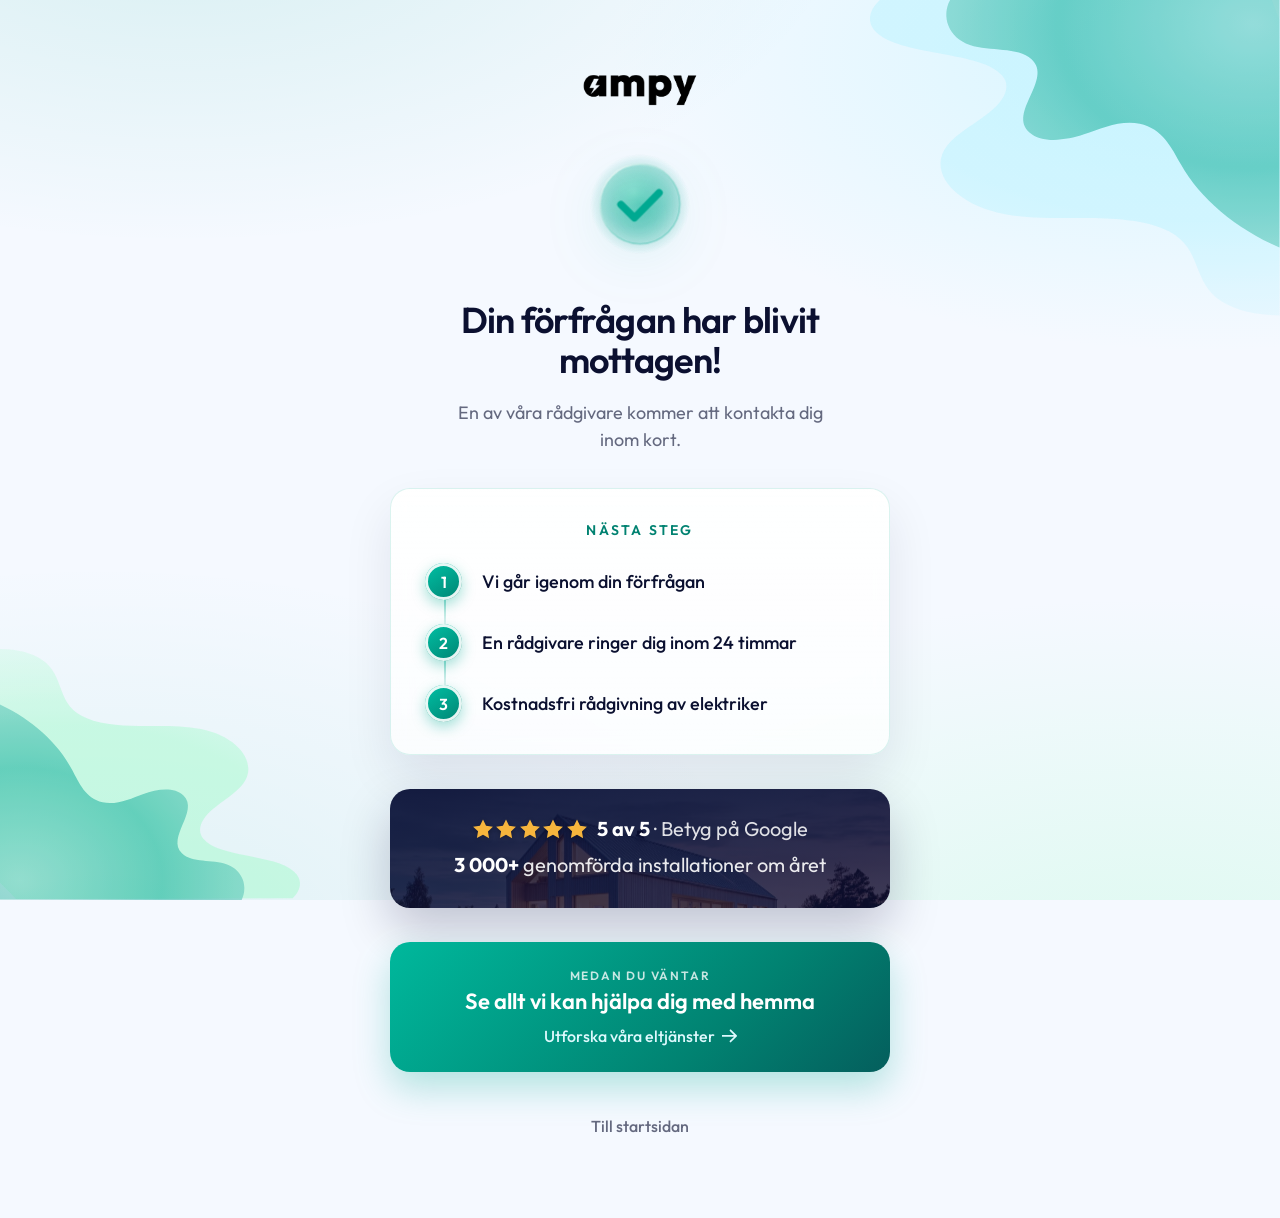
==== v1/index.html @ 37ebbe31 "v1 polish: owner feedback + premium spacing/UX pass Chosen direction = v1 (Ljus & varm). Applied own" ====
<!DOCTYPE html>
<html lang="sv">
<head>
  <meta charset="UTF-8">
  <meta name="viewport" content="width=device-width, initial-scale=1.0">
  <title>Tack för din förfrågan — Ampy</title>
  <meta name="robots" content="noindex">
  <link rel="preconnect" href="https://fonts.googleapis.com">
  <link rel="preconnect" href="https://fonts.gstatic.com" crossorigin>
  <link href="https://fonts.googleapis.com/css2?family=Outfit:wght@400;500;600;700&display=swap" rel="stylesheet">
  <link rel="stylesheet" href="../shared/tokens.css">
  <link rel="stylesheet" href="styles.css">
</head>
<body>
  <!-- decorative aurora corner art (recolored to teal/aurora) -->
  <img class="aurora aurora--top" src="assets/aurora-top.svg" alt="" aria-hidden="true">
  <img class="aurora aurora--bottom" src="assets/aurora-bottom.svg" alt="" aria-hidden="true">

  <main class="page">
    <div class="stack">

      <img class="logo" src="../shared/assets/Ampy-logo.png" alt="Ampy" width="701" height="201">

      <!-- living teal check: glassy disc + halo pulse + tick draw -->
      <div class="check" aria-hidden="true">
        <span class="check__halo"></span>
        <span class="check__halo check__halo--2"></span>
        <svg class="check__svg" width="120" height="120" viewBox="0 0 120 120" fill="none" xmlns="http://www.w3.org/2000/svg">
          <circle class="check__disc" cx="60" cy="60" r="46" fill="url(#glass)"/>
          <circle class="check__rim" cx="60" cy="60" r="46" fill="none" stroke="url(#rim)" stroke-width="2"/>
          <path class="check__tick" d="M82 47 L53.5 76 L38 60.5" fill="none" stroke="#00A991" stroke-width="8.5" stroke-linecap="round" stroke-linejoin="round"/>
          <defs>
            <radialGradient id="glass" cx="0.42" cy="0.35" r="0.75">
              <stop offset="0" stop-color="#7fe8cf" stop-opacity="0.42"/>
              <stop offset="0.6" stop-color="#00a991" stop-opacity="0.22"/>
              <stop offset="1" stop-color="#00a991" stop-opacity="0.10"/>
            </radialGradient>
            <linearGradient id="rim" x1="18" y1="16" x2="104" y2="108" gradientUnits="userSpaceOnUse">
              <stop offset="0" stop-color="#ffffff" stop-opacity="0.9"/>
              <stop offset="1" stop-color="#00a991" stop-opacity="0.25"/>
            </linearGradient>
          </defs>
        </svg>
      </div>

      <header class="hero">
        <h1 class="hero__title">Din förfrågan har blivit mottagen!</h1>
        <p class="hero__sub">En av våra rådgivare kommer att kontakta dig inom kort.</p>
      </header>

      <!-- signature block: expectation ladder -->
      <section class="ladder" aria-labelledby="ladder-title">
        <p class="ladder__eyebrow" id="ladder-title">Nästa steg</p>
        <ol class="ladder__list">
          <li class="step" style="--i:0">
            <span class="step__node" aria-hidden="true"><span>1</span></span>
            <span class="step__text">Vi går igenom din förfrågan</span>
          </li>
          <li class="step" style="--i:1">
            <span class="step__node" aria-hidden="true"><span>2</span></span>
            <span class="step__text">En rådgivare ringer dig inom 24 timmar</span>
          </li>
          <li class="step" style="--i:2">
            <span class="step__node" aria-hidden="true"><span>3</span></span>
            <span class="step__text">Kostnadsfri rådgivning av elektriker</span>
          </li>
        </ol>
      </section>

      <!-- trust card — 1:1 with the owner reference (dark, gold stars, centred) -->
      <section class="proof" aria-label="Omdöme och erfarenhet">
        <div class="proof__inner">
          <p class="proof__rating">
            <span class="stars" role="img" aria-label="5 av 5 i betyg på Google">
              <svg viewBox="0 0 24 24" aria-hidden="true"><path d="M12 .587l3.668 7.431 8.2 1.192-5.934 5.784 1.401 8.166L12 18.896l-7.335 3.864 1.401-8.166L.132 9.21l8.2-1.192z"/></svg>
              <svg viewBox="0 0 24 24" aria-hidden="true"><path d="M12 .587l3.668 7.431 8.2 1.192-5.934 5.784 1.401 8.166L12 18.896l-7.335 3.864 1.401-8.166L.132 9.21l8.2-1.192z"/></svg>
              <svg viewBox="0 0 24 24" aria-hidden="true"><path d="M12 .587l3.668 7.431 8.2 1.192-5.934 5.784 1.401 8.166L12 18.896l-7.335 3.864 1.401-8.166L.132 9.21l8.2-1.192z"/></svg>
              <svg viewBox="0 0 24 24" aria-hidden="true"><path d="M12 .587l3.668 7.431 8.2 1.192-5.934 5.784 1.401 8.166L12 18.896l-7.335 3.864 1.401-8.166L.132 9.21l8.2-1.192z"/></svg>
              <svg viewBox="0 0 24 24" aria-hidden="true"><path d="M12 .587l3.668 7.431 8.2 1.192-5.934 5.784 1.401 8.166L12 18.896l-7.335 3.864 1.401-8.166L.132 9.21l8.2-1.192z"/></svg>
            </span>
            <span class="proof__ratingtext"><strong>5 av 5</strong> · Betyg på Google</span>
          </p>
          <p class="proof__count"><strong>3&nbsp;000+</strong> genomförda installationer om året</p>
        </div>
      </section>

      <!-- while you wait — centred -->
      <a class="wait" href="https://ampy.se/elservice">
        <span class="wait__eyebrow">Medan du väntar</span>
        <span class="wait__line">Se allt vi kan hjälpa dig med hemma</span>
        <span class="wait__link">Utforska våra eltjänster
          <svg class="wait__arrow" viewBox="0 0 17 15" aria-hidden="true"><path d="M16.7071 8.07112C17.0976 7.68059 17.0976 7.04743 16.7071 6.65691L10.3431 0.292945C9.95262 -0.0975793 9.31946 -0.0975792 8.92893 0.292945C8.53841 0.683469 8.53841 1.31663 8.92893 1.70716L14.5858 7.36401L8.92893 13.0209C8.53841 13.4114 8.53841 14.0446 8.92893 14.4351C9.31946 14.8256 9.95262 14.8256 10.3431 14.4351L16.7071 8.07112ZM0 7.36401L8.74228e-08 8.36401L16 8.36401L16 7.36401L16 6.36401L-8.74228e-08 6.36401L0 7.36401Z"/></svg>
        </span>
      </a>

      <a class="ghost" href="https://ampy.se/">Till startsidan</a>

    </div>
  </main>
</body>
</html>
---- shared/tokens.css ----
/* Ampy design tokens — verbatim from ampy.se global-variables.min.css (real ap* scale). */
:root{--space-xs:clamp(0.90rem, calc(0.90rem + 0.0022 * (100vw - 380px)), 1.10rem);--space-s:clamp(1.30rem, calc(1.30rem + 0.0033 * (100vw - 380px)), 1.60rem);--space-m:clamp(2.00rem, calc(2.00rem + 0.0044 * (100vw - 380px)), 2.40rem);--space-l:clamp(3.00rem, calc(3.00rem + 0.0067 * (100vw - 380px)), 3.60rem);--space-xl:clamp(4.50rem, calc(4.50rem + 0.0100 * (100vw - 380px)), 5.40rem);--space-xxl:clamp(6.80rem, calc(6.80rem + 0.0144 * (100vw - 380px)), 8.10rem);--space-section:clamp(10.00rem, calc(10.00rem + 0.0222 * (100vw - 380px)), 12.00rem);--logo-width:clamp(12.00rem, calc(12.00rem + 0.0889 * (100vw - 380px)), 20.00rem);--h1:clamp(5.00rem, calc(5.00rem + 0.0133 * (100vw - 380px)), 6.20rem);--h2:clamp(3.70rem, calc(3.70rem + 0.0111 * (100vw - 380px)), 4.70rem);--h3:clamp(2.80rem, calc(2.80rem + 0.0078 * (100vw - 380px)), 3.50rem);--h4:clamp(2.10rem, calc(2.10rem + 0.0056 * (100vw - 380px)), 2.60rem);--h5:clamp(1.60rem, calc(1.60rem + 0.0044 * (100vw - 380px)), 2.00rem);--h6:clamp(1.20rem, calc(1.20rem + 0.0033 * (100vw - 380px)), 1.50rem);--grid-gap:var(--space-xl) var(--space-l);--grid-gap-s:var(--space-l) var(--space-m);--card-gap:var(--space-m);--content-gap:calc(var(--space-m) * 1.5);--container-gap:var(--space-xxl);--padding-section:var(--space-section) var(--space-m);--offset:80px;--text-line-height:calc(10px + 2ex);--heading-line-height:calc(7px + 2ex);--text-font-weight:400;--heading-font-weight:600;--text-color:var(--base);--heading-color:var(--base-ultra-dark);--radius:16px;--radius-inside:calc(var(--radius) * 0.5);--radius-outside:calc(var(--radius) * 1.4);--radius-btn:.3em;--radius-pill:9999px;--radius-circle:50%;--radius-s:12px;--radius-m:16px;--radius-l:24px;--radius-xl:36px;--border-color:var(--base-light);--container-width:1280px;--container-min-width:380px;--max-width:980px;--max-width-m:840px;--max-width-s:640px;--min-height:340px;--min-height-section:540px;--grid-1:repeat(1, minmax(0, 1fr));--grid-2:repeat(2, minmax(0, 1fr));--grid-3:repeat(3, minmax(0, 1fr));--grid-4:repeat(4, minmax(0, 1fr));--grid-5:repeat(5, minmax(0, 1fr));--grid-6:repeat(6, minmax(0, 1fr));--grid-7:repeat(7, minmax(0, 1fr));--grid-8:repeat(8, minmax(0, 1fr));--grid-9:repeat(9, minmax(0, 1fr));--grid-10:repeat(10, minmax(0, 1fr));--grid-11:repeat(11, minmax(0, 1fr));--grid-12:repeat(12, minmax(0, 1fr));--grid-1-2:minmax(0, 1fr) minmax(0, 2fr);--grid-1-3:minmax(0, 1fr) minmax(0, 3fr);--grid-1-4:minmax(0, 1fr) minmax(0, 4fr);--grid-2-1:minmax(0, 2fr) minmax(0, 1fr);--grid-2-3:minmax(0, 2fr) minmax(0, 3fr);--grid-2-4:minmax(0, 2fr) minmax(0, 4fr);--grid-3-1:minmax(0, 3fr) minmax(0, 1fr);--grid-3-2:minmax(0, 3fr) minmax(0, 2fr);--grid-3-4:minmax(0, 3fr) minmax(0, 4fr);--grid-4-1:minmax(0, 4fr) minmax(0, 1fr);--grid-4-2:minmax(0, 4fr) minmax(0, 2fr);--grid-4-3:minmax(0, 4fr) minmax(0, 3fr);--min-viewport:360;--max-viewport:1600;--base-font:10;--clamp-unit:1vw;--apmidnight-blue:#090b32;--apteal-core:#00a991;--apemerald-flow:#39c281;--apseafoam-mint:#5cc5b6;--apneon-mint:#55ff9a;--apsublime-green:#a0fbc9;--apmint-surge:#9de1ec;--apcrystal-blue:#b6f2ff;--apaqua-frost:#ddf9fd;--appure-white:#ffffff;--apsky-mist:#f5f9ff;--apmilk-white:#f5f5f5;--apmilk-white-5:rgba(245,245,245,0.05);--apmilk-white-10:rgba(245,245,245,0.1);--apmilk-white-20:rgba(245,245,245,0.2);--apmilk-white-30:rgba(245,245,245,0.3);--apmilk-white-40:rgba(245,245,245,0.4);--apmilk-white-50:rgba(245,245,245,0.5);--apmilk-white-60:rgba(245,245,245,0.6);--apmilk-white-70:rgba(245,245,245,0.7);--apmilk-white-80:rgba(245,245,245,0.8);--apmilk-white-90:rgba(245,245,245,0.9);--apgray-white:rgb(217,217,217);--apcharcoal-gray:rgb(51,51,51);--apdarkest-black:rgb(30,30,30);--apdarkest-black-5:rgba(30,30,30,0.05);--apdarkest-black-10:rgba(30,30,30,0.1);--apdarkest-black-20:rgba(30,30,30,0.2);--apdarkest-black-30:rgba(30,30,30,0.3);--apdarkest-black-40:rgba(30,30,30,0.4);--apdarkest-black-50:rgba(30,30,30,0.5);--apdarkest-black-60:rgba(30,30,30,0.6);--apdarkest-black-70:rgba(30,30,30,0.7);--apdarkest-black-80:rgba(30,30,30,0.8);--apdarkest-black-90:rgba(30,30,30,0.9);--apdeepest-blue:rgb(14,15,21);--appure-black:rgb(0,0,0);--appure-black-5:rgba(0,0,0,0.05);--appure-black-10:rgba(0,0,0,0.1);--appure-black-20:rgba(0,0,0,0.2);--appure-black-30:rgba(0,0,0,0.3);--appure-black-40:rgba(0,0,0,0.4);--appure-black-50:rgba(0,0,0,0.5);--appure-black-60:rgba(0,0,0,0.6);--appure-black-70:rgba(0,0,0,0.7);--appure-black-80:rgba(0,0,0,0.8);--appure-black-90:rgba(0,0,0,0.9);--apmin-screen-width:320px;--apmax-screen-width:1280px;--apmidnight-blue:rgb(9,11,50);--apteal-core:rgb(0,169,145);--apemerald-flow:rgb(57,194,129);--apseafoam-mint:rgb(92,197,182);--apneon-mint:rgb(85,255,154);--apsublime-green:rgb(160,251,201);--apmint-surge:rgb(157,225,236);--apcrystal-blue:rgb(182,242,255);--apaqua-frost:rgb(221,249,253);--appure-white:rgb(255,255,255);--apsky-mist:rgb(245,249,255);--apmilk-white:rgb(245,245,245);--apmilk-white-5:rgba(245,245,245,0.05);--apmilk-white-10:rgba(245,245,245,0.1);--apmilk-white-20:rgba(245,245,245,0.2);--apmilk-white-30:rgba(245,245,245,0.3);--apmilk-white-40:rgba(245,245,245,0.4);--apmilk-white-50:rgba(245,245,245,0.5);--apmilk-white-60:rgba(245,245,245,0.6);--apmilk-white-70:rgba(245,245,245,0.7);--apmilk-white-80:rgba(245,245,245,0.8);--apmilk-white-90:rgba(245,245,245,0.9);--apgray-white:rgb(217,217,217);--apcharcoal-gray:rgb(51,51,51);--apdarkest-black:rgb(30,30,30);--apdarkest-black-5:rgba(30,30,30,0.05);--apdarkest-black-10:rgba(30,30,30,0.1);--apdarkest-black-20:rgba(30,30,30,0.2);--apdarkest-black-30:rgba(30,30,30,0.3);--apdarkest-black-40:rgba(30,30,30,0.4);--apdarkest-black-50:rgba(30,30,30,0.5);--apdarkest-black-60:rgba(30,30,30,0.6);--apdarkest-black-70:rgba(30,30,30,0.7);--apdarkest-black-80:rgba(30,30,30,0.8);--apdarkest-black-90:rgba(30,30,30,0.9);--apdeepest-blue:rgb(14,15,21);--appure-black:rgb(0,0,0);--appure-black-5:rgba(0,0,0,0.05);--appure-black-10:rgba(0,0,0,0.1);--appure-black-20:rgba(0,0,0,0.2);--appure-black-30:rgba(0,0,0,0.3);--appure-black-40:rgba(0,0,0,0.4);--appure-black-50:rgba(0,0,0,0.5);--appure-black-60:rgba(0,0,0,0.6);--appure-black-70:rgba(0,0,0,0.7);--appure-black-80:rgba(0,0,0,0.8);--appure-black-90:rgba(0,0,0,0.9);--apspace-4xs:clamp(0.52rem,calc(-0.03vw + 0.53rem),0.49rem);--apspace-3xs:clamp(0.66rem,calc(0.05vw + 0.64rem),0.7rem);--apspace-2xs:clamp(0.82rem,calc(0.18vw + 0.76rem),0.99rem);--apspace-xs:clamp(1.02rem,calc(0.39vw + 0.9rem),1.4rem);--apspace-s:clamp(1.28rem,calc(0.73vw + 1.05rem),1.98rem);--apspace-m:clamp(1.6rem,calc(1.25vw + 1.2rem),2.8rem);--apspace-l:clamp(2rem,calc(2.04vw + 1.35rem),3.96rem);--apspace-xl:clamp(2.5rem,calc(3.23vw + 1.47rem),5.6rem);--apspace-2xl:clamp(3.13rem,calc(4.99vw + 1.53rem),7.92rem);--apspace-3xl:clamp(3.91rem,calc(7.59vw + 1.48rem),11.19rem);--apspace-4xl:clamp(4.88rem,calc(11.4vw + 1.23rem),15.83rem);--aptext-xs:clamp(1rem,calc(0.21vw + 0.93rem),1.2rem);--aptext-s:clamp(1.2rem,calc(0.21vw + 1.13rem),1.4rem);--aptext-sm:clamp(1.4rem,calc(0.21vw + 1.33rem),1.6rem);--aptext-m:clamp(1.6rem,calc(0.21vw + 1.53rem),1.8rem);--aptext-mm:clamp(1.8rem,calc(0.21vw + 1.73rem),2rem);--aptext-ml:clamp(2rem,calc(0.21vw + 1.93rem),2.2rem);--aptext-l:clamp(2.2rem,calc(0.21vw + 2.13rem),2.4rem);--aptext-lm:clamp(2.2rem,calc(0.63vw + 2rem),2.8rem);--aptext-xl:clamp(2.4rem,calc(0.83vw + 2.13rem),3.2rem);--aptext-2xl:clamp(2.6rem,calc(1.04vw + 2.27rem),3.6rem);--aptext-2-5xl:clamp(2.8rem,calc(1.25vw + 2.4rem),4rem);--aptext-3xl:clamp(3rem,calc(1.88vw + 2.4rem),4.8rem);--aptext-3-5xl:clamp(3.2rem,calc(2.08vw + 2.53rem),5.2rem);--aptext-4xl:clamp(3.4rem,calc(2.71vw + 2.53rem),6rem);--aptext-5xl:clamp(4rem,calc(3.75vw + 2.8rem),7.6rem);--aphero-title-size:var(--aptext-4xl);--appost-title-size:var(--aptext-2xl);--apnav-link-size:var(--aptext-s);--apheader-space:var(--apspace-s);--apbtn-space:var(--apspace-xs) var(--apspace-s);--apcard-space:var(--apspace-s);--apfooter-space:var(--apspace-s) var(--apspace-m);--apcolumns-1:repeat(1,minmax(0,1fr));--apcolumns-2:repeat(2,minmax(0,1fr));--apcolumns-3:repeat(3,minmax(0,1fr));--apcolumns-4:repeat(4,minmax(0,1fr));--apcolumns-5:repeat(5,minmax(0,1fr));--apcolumns-6:repeat(6,minmax(0,1fr));--apcolumns-7:repeat(7,minmax(0,1fr));--apcolumns-8:repeat(8,minmax(0,1fr));--apradius-xs:clamp(0.4rem,calc(0vw + 0.4rem),0.4rem);--apradius-s:clamp(0.6rem,calc(0.21vw + 0.53rem),0.8rem);--apradius-m:clamp(1rem,calc(0.21vw + 0.93rem),1.2rem);--apradius-l:clamp(1.6rem,calc(0.42vw + 1.47rem),2rem);--apradius-xl:clamp(2.4rem,calc(0.83vw + 2.13rem),3.2rem);--apradius-full:999rem;--apshadow-xs:0 1px 2px var(--shadow-primary);--apshadow-s:0 1.5px 3px var(--shadow-primary);--apshadow-m:0 2px 6px var(--shadow-primary);--apshadow-l:0 3px 12px var(--shadow-primary);--apshadow-xl:0 6px 48px var(--shadow-primary)}
---- v1/styles.css ----
/* =========================================================================
   Ampy tack-sida — Direction v1 "Ljus & varm" (light aurora)  ·  v2
   Premium spacing/type pass. Sky-mist + soft teal-aurora. Accents = TEAL.
   Palette bound to ../shared/tokens.css.
   ========================================================================= */

:root{
  --shadow-primary: rgba(9,11,50,.10);
  --ink: #0b1030;                    /* headings ink on light */
  --ink-soft: rgba(11,16,48,.62);    /* secondary text, AA on sky-mist */
  --ink-faint: rgba(11,16,48,.46);
  --teal: #00a991;
  --teal-deep: #018271;              /* AA teal text on light */
  --gold: #f6b53d;
  --ease: cubic-bezier(.16,.84,.44,1);
  --ease-soft: cubic-bezier(.33,1,.68,1);
}

*,*::before,*::after{ box-sizing:border-box; }
html{ font-size:62.5%; }             /* 1rem = 10px — ap* rem tokens */

body{
  margin:0;
  min-height:100vh;
  min-height:100dvh;
  font-family:"Outfit", system-ui, -apple-system, "Segoe UI", sans-serif;
  color:var(--ink);
  background:
    radial-gradient(115% 85% at 14% -12%, rgba(0,169,145,.13) 0%, rgba(0,169,145,0) 46%),
    radial-gradient(105% 75% at 94% 6%,  rgba(182,242,255,.5) 0%, rgba(182,242,255,0) 44%),
    radial-gradient(120% 95% at 90% 112%, rgba(160,251,201,.3) 0%, rgba(160,251,201,0) 48%),
    radial-gradient(115% 90% at 8% 104%, rgba(0,169,145,.09) 0%, rgba(0,169,145,0) 46%),
    var(--apsky-mist);
  background-attachment:fixed;
  -webkit-font-smoothing:antialiased;
  text-rendering:optimizeLegibility;
}

/* ---- decorative aurora corner art -------------------------------------- */
.aurora{ position:fixed; z-index:0; pointer-events:none; user-select:none; opacity:.85; }
.aurora--top{ top:0; right:0; width:clamp(22rem, 32vw, 42rem); height:auto; }
.aurora--bottom{ bottom:0; left:0; width:clamp(16rem, 24vw, 30rem); height:auto; }

/* ---- layout ------------------------------------------------------------- */
.page{
  position:relative; z-index:1;
  min-height:100vh; min-height:100dvh;
  display:flex; align-items:center; justify-content:center;
  padding:clamp(4rem,6vw,7.2rem) var(--apspace-l);
}
.stack{
  width:100%;
  max-width:50rem;
  display:flex; flex-direction:column; align-items:center;
  text-align:center;
  gap:clamp(2.4rem,3.4vw,3.4rem);
}

.logo{
  width:auto;
  height:clamp(3rem,3.6vw,3.6rem);
}

/* ---- living teal check -------------------------------------------------- */
.check{
  position:relative;
  width:clamp(8.4rem,11vw,10.4rem);
  height:clamp(8.4rem,11vw,10.4rem);
  display:grid; place-items:center;
  margin:clamp(.4rem,1vw,1rem) 0;
}
.check__svg{ position:relative; z-index:2; width:100%; height:100%; overflow:visible;
  filter:drop-shadow(0 1.4rem 2.8rem rgba(0,169,145,.28)); }
/* soft breathing halo rings behind the disc */
.check__halo{
  position:absolute; inset:0; z-index:1; border-radius:50%;
  background:radial-gradient(circle, rgba(0,169,145,.34) 0%, rgba(0,169,145,0) 68%);
  animation:halo 3.6s var(--ease-soft) infinite;
}
.check__halo--2{ animation-delay:1.8s; }
.check__disc{ transform-origin:center; animation:disc-in 620ms var(--ease) both; }
.check__rim{ transform-origin:center; animation:disc-in 620ms var(--ease) 40ms both; }
.check__tick{
  stroke-dasharray:96; stroke-dashoffset:96;
  animation:tick 520ms var(--ease) 340ms both;
}
@keyframes disc-in{ 0%{ transform:scale(.6); opacity:0; } 62%{ transform:scale(1.05); } 100%{ transform:scale(1); opacity:1; } }
@keyframes tick{ to{ stroke-dashoffset:0; } }
@keyframes halo{ 0%{ transform:scale(.72); opacity:0; } 32%{ opacity:.9; } 100%{ transform:scale(1.5); opacity:0; } }

/* ---- hero --------------------------------------------------------------- */
.hero{ display:flex; flex-direction:column; gap:var(--apspace-s); }
.hero__title{
  margin:0;
  font-size:var(--aptext-2xl);      /* smaller per owner — was 4xl */
  line-height:1.12;
  font-weight:600;
  letter-spacing:-.02em;
  color:var(--ink);
}
.hero__sub{
  margin:0 auto;
  max-width:38rem;
  font-size:var(--aptext-m);
  line-height:1.5;
  font-weight:400;
  color:var(--ink-soft);
}

/* ---- signature block: expectation ladder (clean timeline) --------------- */
.ladder{
  width:100%;
  background:linear-gradient(180deg, rgba(255,255,255,.92), rgba(255,255,255,.72));
  border:1px solid rgba(0,169,145,.14);
  border-radius:var(--apradius-l);
  box-shadow:0 2.2rem 5rem rgba(9,11,50,.09);
  backdrop-filter:blur(10px); -webkit-backdrop-filter:blur(10px);
  padding:clamp(2.4rem,3.4vw,3.2rem) clamp(2.4rem,3.4vw,3.4rem);
}
.ladder__eyebrow{
  margin:0 0 clamp(1.8rem,2.6vw,2.4rem);
  font-size:var(--aptext-s);
  font-weight:600;
  text-transform:uppercase;
  letter-spacing:.16em;
  color:var(--teal-deep);
  text-align:center;
}
.ladder__list{
  list-style:none; margin:0; padding:0;
  display:flex; flex-direction:column;
  gap:clamp(1.8rem,2.6vw,2.4rem);
  text-align:left;
}
.step{
  position:relative;
  display:flex; align-items:center;
  gap:var(--apspace-s);
  animation:step-in 500ms var(--ease) both;
  animation-delay:calc(560ms + var(--i) * 130ms);
}
/* continuous hairline connector behind the nodes */
.step:not(:last-child)::after{
  content:""; position:absolute;
  left:1.85rem; top:3.7rem;
  width:2px; height:calc(100% + clamp(1.8rem,2.6vw,2.4rem) - 3.7rem);
  background:linear-gradient(180deg, rgba(0,169,145,.42), rgba(0,169,145,.12));
}
.step__node{
  position:relative; z-index:1;
  flex:0 0 auto;
  width:3.7rem; height:3.7rem;
  border-radius:50%;
  display:grid; place-items:center;
  background:linear-gradient(145deg, #00c2a6 0%, #018271 100%);
  box-shadow:0 .5rem 1.4rem rgba(0,169,145,.36), inset 0 0 0 3px rgba(255,255,255,.9);
}
.step__node span{
  font-size:var(--aptext-sm); font-weight:600; color:#fff; line-height:1;
}
.step__text{
  font-size:var(--aptext-m);
  line-height:1.35; font-weight:500; color:var(--ink);
}

@keyframes step-in{ from{ opacity:0; transform:translateY(.8rem); } to{ opacity:1; transform:none; } }

/* ---- proof card — 1:1 with owner ref (dark, gold, centred) -------------- */
.proof{
  width:100%;
  border-radius:var(--apradius-l);
  overflow:hidden;
  box-shadow:0 2.2rem 5rem rgba(9,11,50,.22);
}
.proof__inner{
  position:relative;
  display:flex; flex-direction:column; align-items:center;
  gap:clamp(1rem,1.6vw,1.4rem);
  padding:clamp(2.2rem,3.2vw,3rem) var(--apspace-l);
  text-align:center;
  color:#fff;
  background:
    linear-gradient(180deg, rgba(9,11,50,.86) 0%, rgba(9,11,50,.76) 100%),
    url("../shared/assets/Modernt-hus-ampy-fixat-efter-stromavbrott.webp");
  background-size:cover;
  background-position:center 58%;
}
.proof__rating{
  margin:0;
  display:flex; align-items:center; justify-content:center;
  flex-wrap:wrap; gap:.4rem 1rem;
}
.stars{ display:inline-flex; gap:.35rem; }
.stars svg{ width:2rem; height:2rem; fill:var(--gold);
  filter:drop-shadow(0 1px 2px rgba(0,0,0,.3)); }
.proof__ratingtext{
  font-size:var(--aptext-mm); font-weight:400; color:rgba(255,255,255,.86); line-height:1;
}
.proof__ratingtext strong{ font-weight:700; color:#fff; }
.proof__count{
  margin:0;
  font-size:var(--aptext-mm); font-weight:400; color:rgba(255,255,255,.9); line-height:1.25;
  text-wrap:balance;
}
.proof__count strong{ font-weight:700; color:#fff; }

/* ---- while you wait — centred ------------------------------------------ */
.wait{
  width:100%;
  display:flex; flex-direction:column; align-items:center;
  gap:.5rem;
  text-decoration:none; text-align:center;
  padding:clamp(2rem,3vw,2.6rem) var(--apspace-l);
  border-radius:var(--apradius-l);
  color:#fff;
  background:linear-gradient(135deg, #00b89c 0%, #018271 66%, #0b1030 175%);
  box-shadow:0 1.6rem 3.6rem rgba(0,169,145,.28);
  transition:transform .2s var(--ease), box-shadow .2s var(--ease);
}
.wait:hover{ transform:translateY(-2px); box-shadow:0 2.2rem 4.6rem rgba(0,169,145,.36); }
.wait__eyebrow{
  font-size:var(--aptext-xs); font-weight:600;
  text-transform:uppercase; letter-spacing:.15em; color:rgba(255,255,255,.78);
}
.wait__line{
  font-size:var(--aptext-ml); font-weight:600; line-height:1.25; color:#fff;
}
.wait__link{
  display:inline-flex; align-items:center; gap:.7rem;
  margin-top:.5rem;
  font-size:var(--aptext-sm); font-weight:500; color:var(--apaqua-frost);
}
.wait__arrow{ width:1.5rem; height:1.4rem; fill:currentColor; transition:transform .2s var(--ease); }
.wait:hover .wait__arrow{ transform:translateX(4px); }

/* ---- ghost back-to-home ------------------------------------------------- */
.ghost{
  font-size:var(--aptext-sm); font-weight:500; color:var(--ink-soft);
  text-decoration:none;
  padding:var(--apspace-2xs) var(--apspace-s);
  border-radius:var(--apradius-full);
  transition:color .18s ease, background .18s ease;
}
.ghost:hover{ color:var(--teal-deep); background:rgba(0,169,145,.08); }

/* ---- focus-visible ------------------------------------------------------ */
a:focus-visible{ outline:3px solid var(--teal); outline-offset:3px; border-radius:var(--apradius-m); }

/* ---- mobile ------------------------------------------------------------- */
@media (max-width:520px){
  .page{ padding:clamp(3.2rem,8vw,4.8rem) var(--apspace-m); }
  .stack{ max-width:40rem; gap:2.4rem; }
  .hero__title{ font-size:var(--aptext-xl); }
  .aurora--top{ width:50vw; opacity:.8; }
  .aurora--bottom{ width:42vw; opacity:.75; }
  .ladder{ padding:2.4rem 2rem; }
  .proof__count{ font-size:var(--aptext-m); }
}

/* ---- reduced motion ----------------------------------------------------- */
@media (prefers-reduced-motion: reduce){
  .check__disc,.check__rim,.check__tick,.step,.check__halo{ animation:none !important; }
  .check__tick{ stroke-dashoffset:0; }
  .check__halo{ opacity:.5; transform:scale(1.1); }
  .step{ opacity:1; transform:none; }
  .wait,.wait__arrow,.ghost{ transition:none; }
}
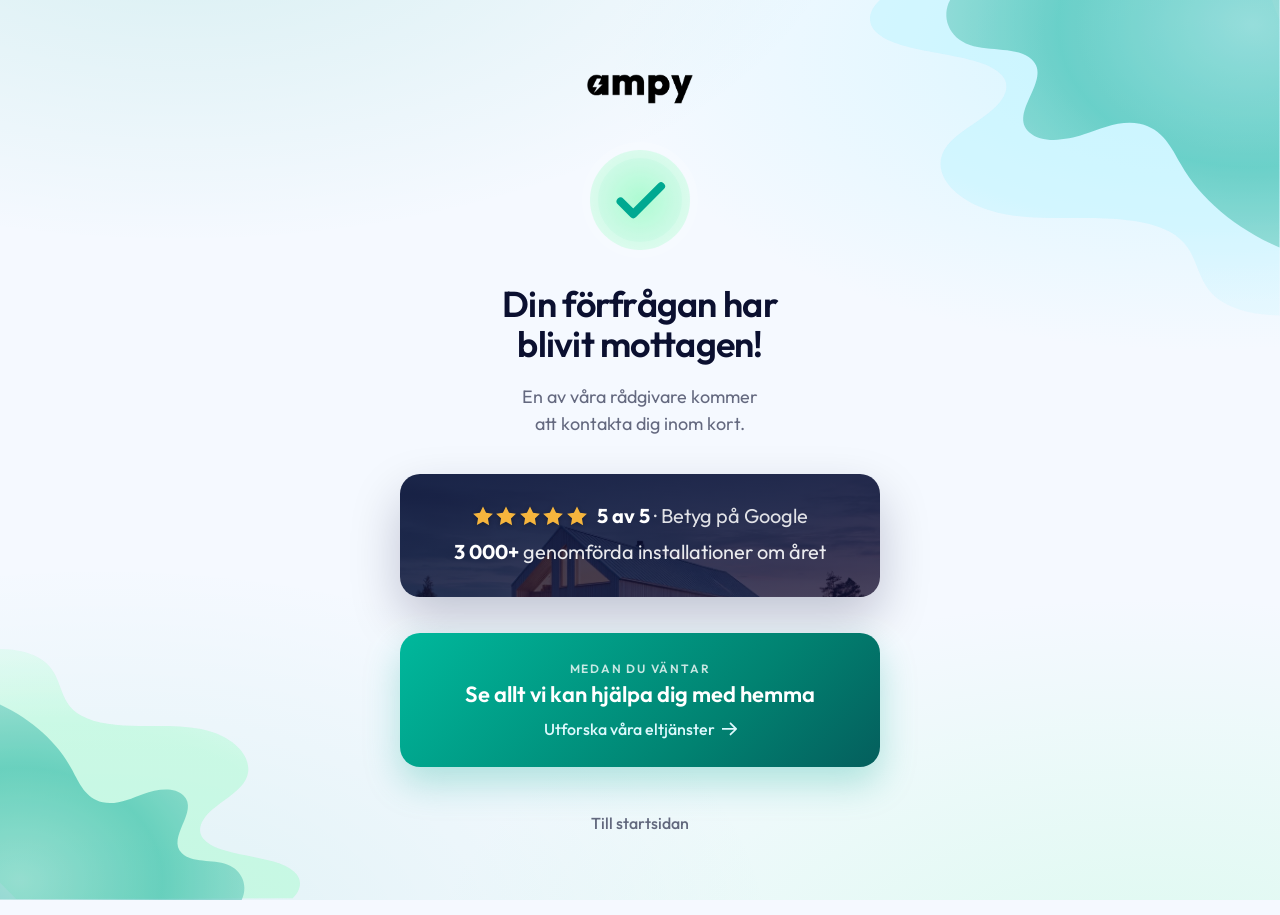
==== commit 03b5ace6: "v1: remove 'Nästa steg' ladder, restore Ampy's own check, full UX polish Per owner: dropped the expe" ====
--- a/v1/index.html
+++ b/v1/index.html
@@ -21,51 +21,21 @@
 
       <img class="logo" src="../shared/assets/Ampy-logo.png" alt="Ampy" width="701" height="201">
 
-      <!-- living teal check: glassy disc + halo pulse + tick draw -->
-      <div class="check" aria-hidden="true">
-        <span class="check__halo"></span>
-        <span class="check__halo check__halo--2"></span>
-        <svg class="check__svg" width="120" height="120" viewBox="0 0 120 120" fill="none" xmlns="http://www.w3.org/2000/svg">
-          <circle class="check__disc" cx="60" cy="60" r="46" fill="url(#glass)"/>
-          <circle class="check__rim" cx="60" cy="60" r="46" fill="none" stroke="url(#rim)" stroke-width="2"/>
-          <path class="check__tick" d="M82 47 L53.5 76 L38 60.5" fill="none" stroke="#00A991" stroke-width="8.5" stroke-linecap="round" stroke-linejoin="round"/>
-          <defs>
-            <radialGradient id="glass" cx="0.42" cy="0.35" r="0.75">
-              <stop offset="0" stop-color="#7fe8cf" stop-opacity="0.42"/>
-              <stop offset="0.6" stop-color="#00a991" stop-opacity="0.22"/>
-              <stop offset="1" stop-color="#00a991" stop-opacity="0.10"/>
-            </radialGradient>
-            <linearGradient id="rim" x1="18" y1="16" x2="104" y2="108" gradientUnits="userSpaceOnUse">
-              <stop offset="0" stop-color="#ffffff" stop-opacity="0.9"/>
-              <stop offset="1" stop-color="#00a991" stop-opacity="0.25"/>
-            </linearGradient>
-          </defs>
-        </svg>
+      <div class="intro">
+        <!-- the current Ampy check (pale-mint disc + teal tick), animated: tick draws in -->
+        <div class="check" aria-hidden="true">
+          <span class="check__halo"></span>
+          <svg class="check__svg" width="120" height="120" viewBox="0 0 174 174" fill="none" xmlns="http://www.w3.org/2000/svg">
+            <rect class="check__disc" x="12" y="12" width="150" height="150" rx="75" fill="#55FF9A" fill-opacity="0.2" stroke="#ffffff" stroke-opacity="0.18" stroke-width="24"/>
+            <path class="check__tick" d="M118.582 66.3379L76.862 108.207L57.8984 89.1754" stroke="#00A991" stroke-width="12" stroke-linecap="round" stroke-linejoin="round"/>
+          </svg>
+        </div>
+
+        <header class="hero">
+          <h1 class="hero__title">Din förfrågan har blivit mottagen!</h1>
+          <p class="hero__sub">En av våra rådgivare kommer att kontakta dig inom kort.</p>
+        </header>
       </div>
-
-      <header class="hero">
-        <h1 class="hero__title">Din förfrågan har blivit mottagen!</h1>
-        <p class="hero__sub">En av våra rådgivare kommer att kontakta dig inom kort.</p>
-      </header>
-
-      <!-- signature block: expectation ladder -->
-      <section class="ladder" aria-labelledby="ladder-title">
-        <p class="ladder__eyebrow" id="ladder-title">Nästa steg</p>
-        <ol class="ladder__list">
-          <li class="step" style="--i:0">
-            <span class="step__node" aria-hidden="true"><span>1</span></span>
-            <span class="step__text">Vi går igenom din förfrågan</span>
-          </li>
-          <li class="step" style="--i:1">
-            <span class="step__node" aria-hidden="true"><span>2</span></span>
-            <span class="step__text">En rådgivare ringer dig inom 24 timmar</span>
-          </li>
-          <li class="step" style="--i:2">
-            <span class="step__node" aria-hidden="true"><span>3</span></span>
-            <span class="step__text">Kostnadsfri rådgivning av elektriker</span>
-          </li>
-        </ol>
-      </section>
 
       <!-- trust card — 1:1 with the owner reference (dark, gold stars, centred) -->
       <section class="proof" aria-label="Omdöme och erfarenhet">
--- a/v1/styles.css
+++ b/v1/styles.css
@@ -1,28 +1,27 @@
 /* =========================================================================
-   Ampy tack-sida — Direction v1 "Ljus & varm" (light aurora)  ·  v2
-   Premium spacing/type pass. Sky-mist + soft teal-aurora. Accents = TEAL.
+   Ampy tack-sida — Direction v1 "Ljus & varm" (light aurora)  ·  v3
+   Ladder removed. Original Ampy check restored (pale-mint disc + teal tick),
+   tastefully animated. Full spacing/UX polish for the shorter composition.
    Palette bound to ../shared/tokens.css.
    ========================================================================= */
 
 :root{
   --shadow-primary: rgba(9,11,50,.10);
-  --ink: #0b1030;                    /* headings ink on light */
-  --ink-soft: rgba(11,16,48,.62);    /* secondary text, AA on sky-mist */
-  --ink-faint: rgba(11,16,48,.46);
+  --ink: #0b1030;
+  --ink-soft: rgba(11,16,48,.62);
   --teal: #00a991;
-  --teal-deep: #018271;              /* AA teal text on light */
+  --teal-deep: #018271;
   --gold: #f6b53d;
   --ease: cubic-bezier(.16,.84,.44,1);
   --ease-soft: cubic-bezier(.33,1,.68,1);
 }
 
 *,*::before,*::after{ box-sizing:border-box; }
-html{ font-size:62.5%; }             /* 1rem = 10px — ap* rem tokens */
+html{ font-size:62.5%; }
 
 body{
   margin:0;
-  min-height:100vh;
-  min-height:100dvh;
+  min-height:100vh; min-height:100dvh;
   font-family:"Outfit", system-ui, -apple-system, "Segoe UI", sans-serif;
   color:var(--ink);
   background:
@@ -37,7 +36,7 @@
 }
 
 /* ---- decorative aurora corner art -------------------------------------- */
-.aurora{ position:fixed; z-index:0; pointer-events:none; user-select:none; opacity:.85; }
+.aurora{ position:fixed; z-index:0; pointer-events:none; user-select:none; opacity:.82; }
 .aurora--top{ top:0; right:0; width:clamp(22rem, 32vw, 42rem); height:auto; }
 .aurora--bottom{ bottom:0; left:0; width:clamp(16rem, 24vw, 30rem); height:auto; }
 
@@ -50,53 +49,53 @@
 }
 .stack{
   width:100%;
-  max-width:50rem;
+  max-width:48rem;
   display:flex; flex-direction:column; align-items:center;
   text-align:center;
-  gap:clamp(2.4rem,3.4vw,3.4rem);
-}
-
-.logo{
-  width:auto;
-  height:clamp(3rem,3.6vw,3.6rem);
-}
-
-/* ---- living teal check -------------------------------------------------- */
+  gap:clamp(2.8rem,3.6vw,3.6rem);
+}
+
+.logo{ width:auto; height:clamp(2.8rem,3.4vw,3.4rem); }
+
+/* confirmation group — logo/check/heading read as one calm unit ---------- */
+.intro{
+  display:flex; flex-direction:column; align-items:center;
+  gap:clamp(1.8rem,2.6vw,2.6rem);
+}
+
+/* ---- the current Ampy check, animated ---------------------------------- */
 .check{
   position:relative;
-  width:clamp(8.4rem,11vw,10.4rem);
-  height:clamp(8.4rem,11vw,10.4rem);
+  width:clamp(9.6rem,12vw,11.6rem);
+  height:clamp(9.6rem,12vw,11.6rem);
   display:grid; place-items:center;
-  margin:clamp(.4rem,1vw,1rem) 0;
-}
-.check__svg{ position:relative; z-index:2; width:100%; height:100%; overflow:visible;
-  filter:drop-shadow(0 1.4rem 2.8rem rgba(0,169,145,.28)); }
-/* soft breathing halo rings behind the disc */
+}
+.check__svg{ position:relative; z-index:2; width:100%; height:100%; overflow:visible; }
+/* soft mint breathing halo behind the disc — subtle life, not a light show */
 .check__halo{
-  position:absolute; inset:0; z-index:1; border-radius:50%;
-  background:radial-gradient(circle, rgba(0,169,145,.34) 0%, rgba(0,169,145,0) 68%);
-  animation:halo 3.6s var(--ease-soft) infinite;
-}
-.check__halo--2{ animation-delay:1.8s; }
-.check__disc{ transform-origin:center; animation:disc-in 620ms var(--ease) both; }
-.check__rim{ transform-origin:center; animation:disc-in 620ms var(--ease) 40ms both; }
+  position:absolute; inset:6%; z-index:1; border-radius:50%;
+  background:radial-gradient(circle, rgba(85,255,154,.30) 0%, rgba(85,255,154,0) 72%);
+  animation:halo 4s var(--ease-soft) infinite;
+}
+.check__disc{ transform-origin:center; animation:disc-in 640ms var(--ease) both; }
 .check__tick{
-  stroke-dasharray:96; stroke-dashoffset:96;
-  animation:tick 520ms var(--ease) 340ms both;
-}
-@keyframes disc-in{ 0%{ transform:scale(.6); opacity:0; } 62%{ transform:scale(1.05); } 100%{ transform:scale(1); opacity:1; } }
+  stroke-dasharray:120; stroke-dashoffset:120;
+  animation:tick 560ms var(--ease) 300ms both;
+}
+@keyframes disc-in{ 0%{ transform:scale(.62); opacity:0; } 62%{ transform:scale(1.05); } 100%{ transform:scale(1); opacity:1; } }
 @keyframes tick{ to{ stroke-dashoffset:0; } }
-@keyframes halo{ 0%{ transform:scale(.72); opacity:0; } 32%{ opacity:.9; } 100%{ transform:scale(1.5); opacity:0; } }
+@keyframes halo{ 0%{ transform:scale(.8); opacity:0; } 34%{ opacity:.85; } 100%{ transform:scale(1.4); opacity:0; } }
 
 /* ---- hero --------------------------------------------------------------- */
 .hero{ display:flex; flex-direction:column; gap:var(--apspace-s); }
 .hero__title{
   margin:0;
-  font-size:var(--aptext-2xl);      /* smaller per owner — was 4xl */
+  font-size:var(--aptext-2xl);
   line-height:1.12;
   font-weight:600;
   letter-spacing:-.02em;
   color:var(--ink);
+  text-wrap:balance;
 }
 .hero__sub{
   margin:0 auto;
@@ -105,65 +104,8 @@
   line-height:1.5;
   font-weight:400;
   color:var(--ink-soft);
-}
-
-/* ---- signature block: expectation ladder (clean timeline) --------------- */
-.ladder{
-  width:100%;
-  background:linear-gradient(180deg, rgba(255,255,255,.92), rgba(255,255,255,.72));
-  border:1px solid rgba(0,169,145,.14);
-  border-radius:var(--apradius-l);
-  box-shadow:0 2.2rem 5rem rgba(9,11,50,.09);
-  backdrop-filter:blur(10px); -webkit-backdrop-filter:blur(10px);
-  padding:clamp(2.4rem,3.4vw,3.2rem) clamp(2.4rem,3.4vw,3.4rem);
-}
-.ladder__eyebrow{
-  margin:0 0 clamp(1.8rem,2.6vw,2.4rem);
-  font-size:var(--aptext-s);
-  font-weight:600;
-  text-transform:uppercase;
-  letter-spacing:.16em;
-  color:var(--teal-deep);
-  text-align:center;
-}
-.ladder__list{
-  list-style:none; margin:0; padding:0;
-  display:flex; flex-direction:column;
-  gap:clamp(1.8rem,2.6vw,2.4rem);
-  text-align:left;
-}
-.step{
-  position:relative;
-  display:flex; align-items:center;
-  gap:var(--apspace-s);
-  animation:step-in 500ms var(--ease) both;
-  animation-delay:calc(560ms + var(--i) * 130ms);
-}
-/* continuous hairline connector behind the nodes */
-.step:not(:last-child)::after{
-  content:""; position:absolute;
-  left:1.85rem; top:3.7rem;
-  width:2px; height:calc(100% + clamp(1.8rem,2.6vw,2.4rem) - 3.7rem);
-  background:linear-gradient(180deg, rgba(0,169,145,.42), rgba(0,169,145,.12));
-}
-.step__node{
-  position:relative; z-index:1;
-  flex:0 0 auto;
-  width:3.7rem; height:3.7rem;
-  border-radius:50%;
-  display:grid; place-items:center;
-  background:linear-gradient(145deg, #00c2a6 0%, #018271 100%);
-  box-shadow:0 .5rem 1.4rem rgba(0,169,145,.36), inset 0 0 0 3px rgba(255,255,255,.9);
-}
-.step__node span{
-  font-size:var(--aptext-sm); font-weight:600; color:#fff; line-height:1;
-}
-.step__text{
-  font-size:var(--aptext-m);
-  line-height:1.35; font-weight:500; color:var(--ink);
-}
-
-@keyframes step-in{ from{ opacity:0; transform:translateY(.8rem); } to{ opacity:1; transform:none; } }
+  text-wrap:balance;
+}
 
 /* ---- proof card — 1:1 with owner ref (dark, gold, centred) -------------- */
 .proof{
@@ -176,14 +118,14 @@
   position:relative;
   display:flex; flex-direction:column; align-items:center;
   gap:clamp(1rem,1.6vw,1.4rem);
-  padding:clamp(2.2rem,3.2vw,3rem) var(--apspace-l);
+  padding:clamp(2.4rem,3.4vw,3.2rem) var(--apspace-l);
   text-align:center;
   color:#fff;
   background:
-    linear-gradient(180deg, rgba(9,11,50,.86) 0%, rgba(9,11,50,.76) 100%),
+    linear-gradient(180deg, rgba(9,11,50,.82) 0%, rgba(9,11,50,.72) 100%),
     url("../shared/assets/Modernt-hus-ampy-fixat-efter-stromavbrott.webp");
   background-size:cover;
-  background-position:center 58%;
+  background-position:center 50%;
 }
 .proof__rating{
   margin:0;
@@ -191,11 +133,8 @@
   flex-wrap:wrap; gap:.4rem 1rem;
 }
 .stars{ display:inline-flex; gap:.35rem; }
-.stars svg{ width:2rem; height:2rem; fill:var(--gold);
-  filter:drop-shadow(0 1px 2px rgba(0,0,0,.3)); }
-.proof__ratingtext{
-  font-size:var(--aptext-mm); font-weight:400; color:rgba(255,255,255,.86); line-height:1;
-}
+.stars svg{ width:2rem; height:2rem; fill:var(--gold); filter:drop-shadow(0 1px 2px rgba(0,0,0,.3)); }
+.proof__ratingtext{ font-size:var(--aptext-mm); font-weight:400; color:rgba(255,255,255,.86); line-height:1; }
 .proof__ratingtext strong{ font-weight:700; color:#fff; }
 .proof__count{
   margin:0;
@@ -210,7 +149,7 @@
   display:flex; flex-direction:column; align-items:center;
   gap:.5rem;
   text-decoration:none; text-align:center;
-  padding:clamp(2rem,3vw,2.6rem) var(--apspace-l);
+  padding:clamp(2.2rem,3.2vw,2.8rem) var(--apspace-l);
   border-radius:var(--apradius-l);
   color:#fff;
   background:linear-gradient(135deg, #00b89c 0%, #018271 66%, #0b1030 175%);
@@ -222,9 +161,7 @@
   font-size:var(--aptext-xs); font-weight:600;
   text-transform:uppercase; letter-spacing:.15em; color:rgba(255,255,255,.78);
 }
-.wait__line{
-  font-size:var(--aptext-ml); font-weight:600; line-height:1.25; color:#fff;
-}
+.wait__line{ font-size:var(--aptext-ml); font-weight:600; line-height:1.25; color:#fff; }
 .wait__link{
   display:inline-flex; align-items:center; gap:.7rem;
   margin-top:.5rem;
@@ -248,20 +185,18 @@
 
 /* ---- mobile ------------------------------------------------------------- */
 @media (max-width:520px){
-  .page{ padding:clamp(3.2rem,8vw,4.8rem) var(--apspace-m); }
-  .stack{ max-width:40rem; gap:2.4rem; }
+  .page{ padding:clamp(3.6rem,9vw,5.2rem) var(--apspace-m); }
+  .stack{ max-width:40rem; gap:2.8rem; }
   .hero__title{ font-size:var(--aptext-xl); }
-  .aurora--top{ width:50vw; opacity:.8; }
-  .aurora--bottom{ width:42vw; opacity:.75; }
-  .ladder{ padding:2.4rem 2rem; }
+  .aurora--top{ width:50vw; opacity:.78; }
+  .aurora--bottom{ width:42vw; opacity:.72; }
   .proof__count{ font-size:var(--aptext-m); }
 }
 
 /* ---- reduced motion ----------------------------------------------------- */
 @media (prefers-reduced-motion: reduce){
-  .check__disc,.check__rim,.check__tick,.step,.check__halo{ animation:none !important; }
+  .check__disc,.check__tick,.check__halo{ animation:none !important; }
   .check__tick{ stroke-dashoffset:0; }
   .check__halo{ opacity:.5; transform:scale(1.1); }
-  .step{ opacity:1; transform:none; }
   .wait,.wait__arrow,.ghost{ transition:none; }
 }
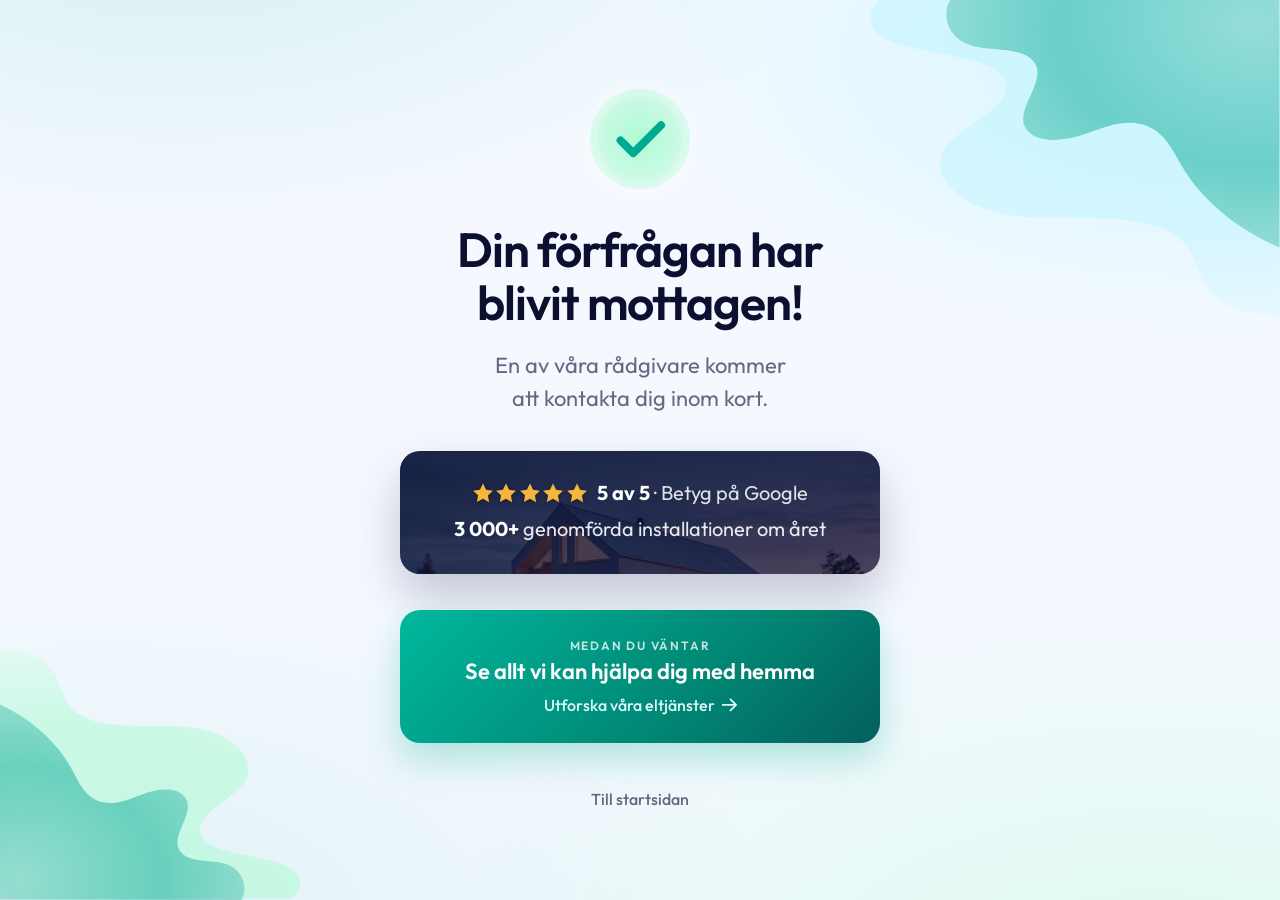
==== commit a298b7f0: "v1: remove logo, widen + enlarge heading/paragraph for balance Per owner: dropped the Ampy logo. Hea" ====
--- a/v1/index.html
+++ b/v1/index.html
@@ -18,8 +18,6 @@
 
   <main class="page">
     <div class="stack">
-
-      <img class="logo" src="../shared/assets/Ampy-logo.png" alt="Ampy" width="701" height="201">
 
       <div class="intro">
         <!-- the current Ampy check (pale-mint disc + teal tick), animated: tick draws in -->
--- a/v1/styles.css
+++ b/v1/styles.css
@@ -87,20 +87,20 @@
 @keyframes halo{ 0%{ transform:scale(.8); opacity:0; } 34%{ opacity:.85; } 100%{ transform:scale(1.4); opacity:0; } }
 
 /* ---- hero --------------------------------------------------------------- */
-.hero{ display:flex; flex-direction:column; gap:var(--apspace-s); }
+.hero{ display:flex; flex-direction:column; gap:var(--apspace-s); width:100%; }
 .hero__title{
   margin:0;
-  font-size:var(--aptext-2xl);
-  line-height:1.12;
+  font-size:var(--aptext-3xl);        /* larger + wider to balance the cards below */
+  line-height:1.1;
   font-weight:600;
-  letter-spacing:-.02em;
+  letter-spacing:-.022em;
   color:var(--ink);
   text-wrap:balance;
 }
 .hero__sub{
   margin:0 auto;
-  max-width:38rem;
-  font-size:var(--aptext-m);
+  max-width:46rem;                     /* wider — was 38rem, now near card width */
+  font-size:var(--aptext-ml);
   line-height:1.5;
   font-weight:400;
   color:var(--ink-soft);
@@ -187,7 +187,8 @@
 @media (max-width:520px){
   .page{ padding:clamp(3.6rem,9vw,5.2rem) var(--apspace-m); }
   .stack{ max-width:40rem; gap:2.8rem; }
-  .hero__title{ font-size:var(--aptext-xl); }
+  .hero__title{ font-size:var(--aptext-2xl); }
+  .hero__sub{ font-size:var(--aptext-mm); }
   .aurora--top{ width:50vw; opacity:.78; }
   .aurora--bottom{ width:42vw; opacity:.72; }
   .proof__count{ font-size:var(--aptext-m); }
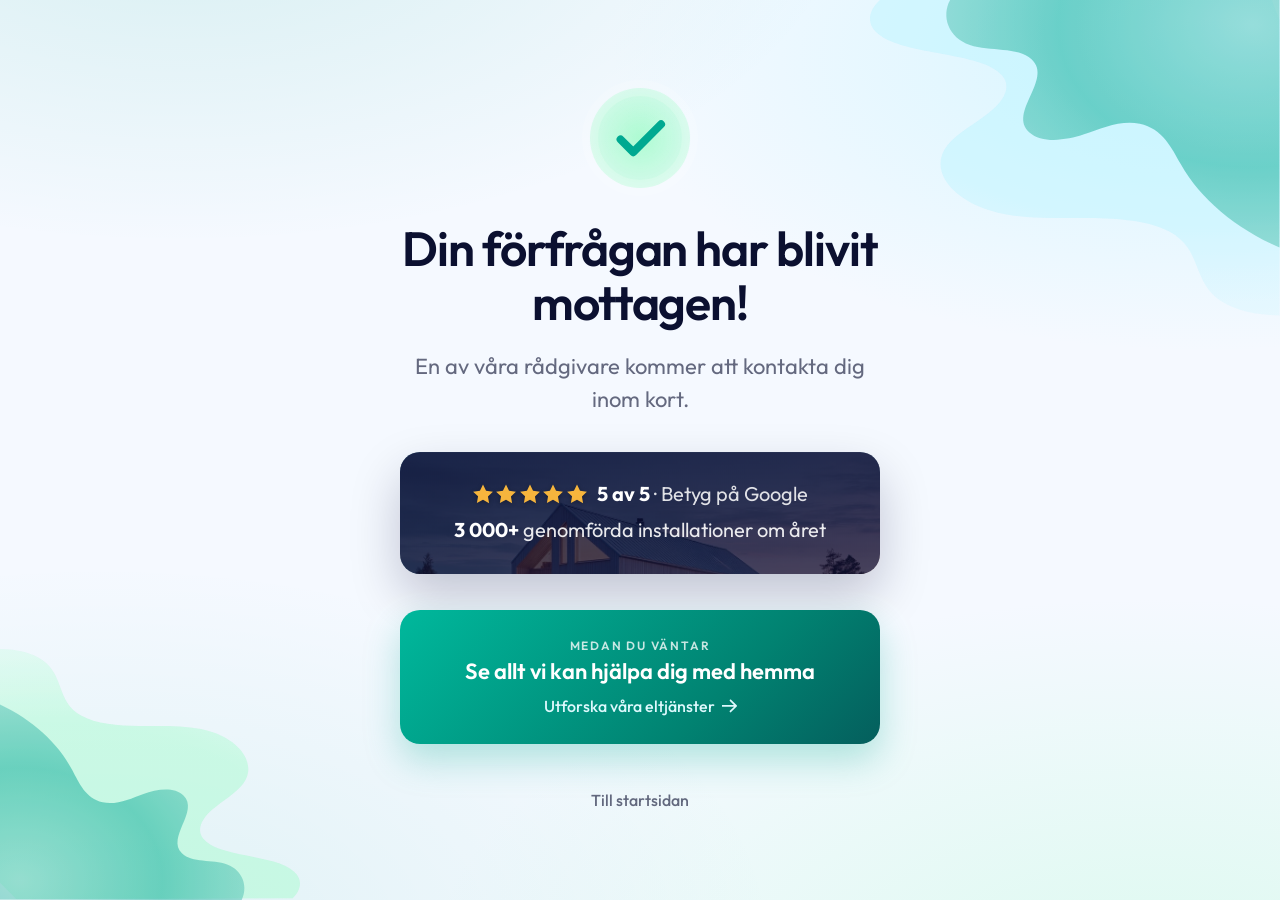
==== commit 168743ae: "v1: exact heading/paragraph line breaks (desktop), clean mobile wrap Per owner: force 'Din förfrågan" ====
--- a/v1/index.html
+++ b/v1/index.html
@@ -30,8 +30,8 @@
         </div>
 
         <header class="hero">
-          <h1 class="hero__title">Din förfrågan har blivit mottagen!</h1>
-          <p class="hero__sub">En av våra rådgivare kommer att kontakta dig inom kort.</p>
+          <h1 class="hero__title">Din förfrågan har blivit <br>mottagen!</h1>
+          <p class="hero__sub">En av våra rådgivare kommer att kontakta dig <br>inom kort.</p>
         </header>
       </div>
 
--- a/v1/styles.css
+++ b/v1/styles.css
@@ -91,20 +91,20 @@
 .hero__title{
   margin:0;
   font-size:var(--aptext-3xl);        /* larger + wider to balance the cards below */
-  line-height:1.1;
+  line-height:1.12;
   font-weight:600;
   letter-spacing:-.022em;
   color:var(--ink);
-  text-wrap:balance;
+  white-space:nowrap;                  /* honour the manual <br>; never re-wrap line 1 */
 }
 .hero__sub{
   margin:0 auto;
-  max-width:46rem;                     /* wider — was 38rem, now near card width */
+  max-width:none;
   font-size:var(--aptext-ml);
   line-height:1.5;
   font-weight:400;
   color:var(--ink-soft);
-  text-wrap:balance;
+  white-space:nowrap;                  /* honour the manual <br> */
 }
 
 /* ---- proof card — 1:1 with owner ref (dark, gold, centred) -------------- */
@@ -187,8 +187,10 @@
 @media (max-width:520px){
   .page{ padding:clamp(3.6rem,9vw,5.2rem) var(--apspace-m); }
   .stack{ max-width:40rem; gap:2.8rem; }
-  .hero__title{ font-size:var(--aptext-2xl); }
-  .hero__sub{ font-size:var(--aptext-mm); }
+  /* mobile: wrap naturally. <br> hidden (space before it is preserved, so no word-join). */
+  .hero__title{ font-size:var(--aptext-2xl); white-space:normal; text-wrap:balance; }
+  .hero__sub{ font-size:var(--aptext-mm); white-space:normal; text-wrap:balance; }
+  .hero__title br, .hero__sub br{ display:none; }
   .aurora--top{ width:50vw; opacity:.78; }
   .aurora--bottom{ width:42vw; opacity:.72; }
   .proof__count{ font-size:var(--aptext-m); }
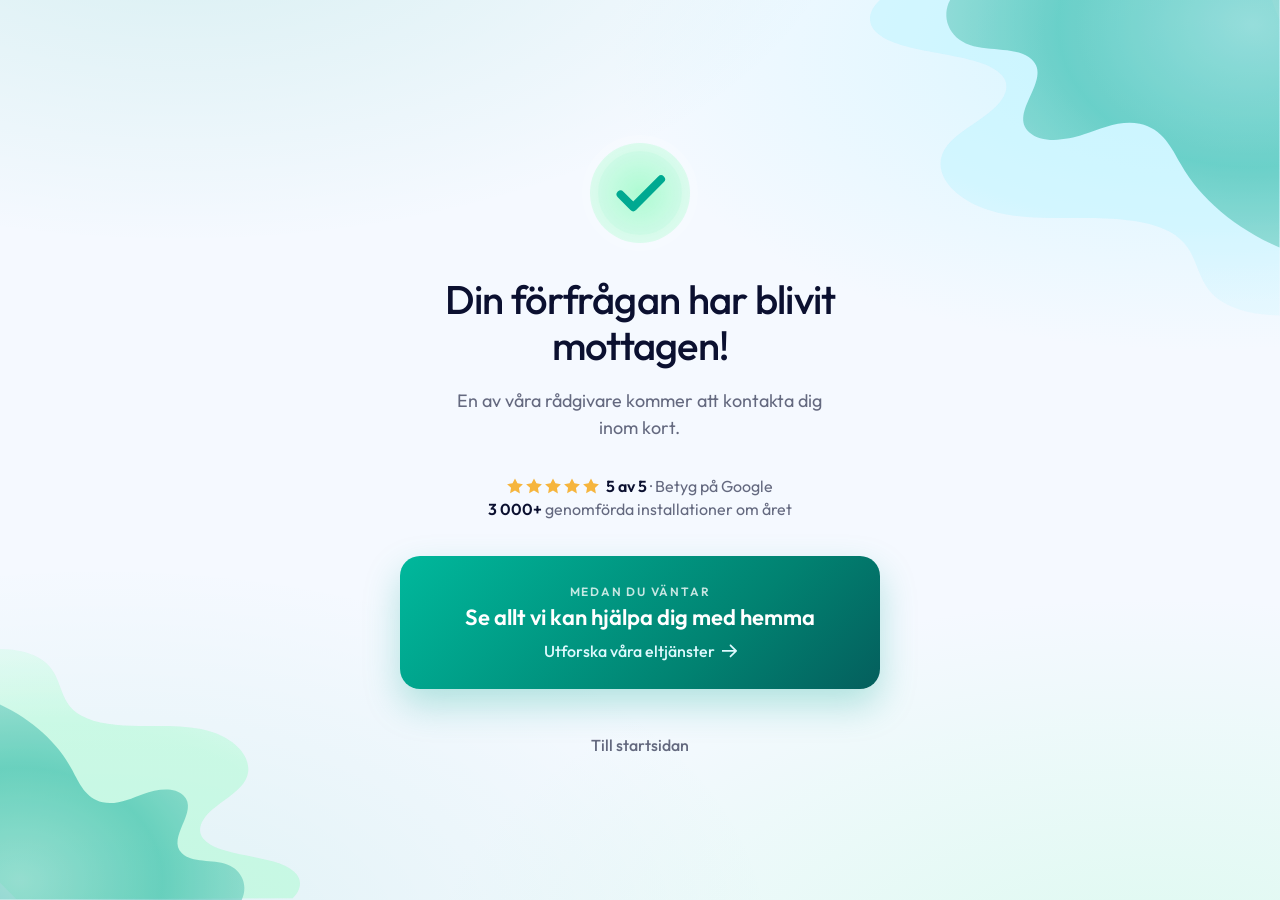
==== commit eb3b0b01: "v1: lighter heading + pull rating out of the dark card into plain text Per owner: heading smaller (2" ====
--- a/v1/index.html
+++ b/v1/index.html
@@ -35,22 +35,20 @@
         </header>
       </div>
 
-      <!-- trust card — 1:1 with the owner reference (dark, gold stars, centred) -->
-      <section class="proof" aria-label="Omdöme och erfarenhet">
-        <div class="proof__inner">
-          <p class="proof__rating">
-            <span class="stars" role="img" aria-label="5 av 5 i betyg på Google">
-              <svg viewBox="0 0 24 24" aria-hidden="true"><path d="M12 .587l3.668 7.431 8.2 1.192-5.934 5.784 1.401 8.166L12 18.896l-7.335 3.864 1.401-8.166L.132 9.21l8.2-1.192z"/></svg>
-              <svg viewBox="0 0 24 24" aria-hidden="true"><path d="M12 .587l3.668 7.431 8.2 1.192-5.934 5.784 1.401 8.166L12 18.896l-7.335 3.864 1.401-8.166L.132 9.21l8.2-1.192z"/></svg>
-              <svg viewBox="0 0 24 24" aria-hidden="true"><path d="M12 .587l3.668 7.431 8.2 1.192-5.934 5.784 1.401 8.166L12 18.896l-7.335 3.864 1.401-8.166L.132 9.21l8.2-1.192z"/></svg>
-              <svg viewBox="0 0 24 24" aria-hidden="true"><path d="M12 .587l3.668 7.431 8.2 1.192-5.934 5.784 1.401 8.166L12 18.896l-7.335 3.864 1.401-8.166L.132 9.21l8.2-1.192z"/></svg>
-              <svg viewBox="0 0 24 24" aria-hidden="true"><path d="M12 .587l3.668 7.431 8.2 1.192-5.934 5.784 1.401 8.166L12 18.896l-7.335 3.864 1.401-8.166L.132 9.21l8.2-1.192z"/></svg>
-            </span>
-            <span class="proof__ratingtext"><strong>5 av 5</strong> · Betyg på Google</span>
-          </p>
-          <p class="proof__count"><strong>3&nbsp;000+</strong> genomförda installationer om året</p>
-        </div>
-      </section>
+      <!-- proof — plain text on the light surface (no container) -->
+      <div class="proof" aria-label="Omdöme och erfarenhet">
+        <p class="proof__rating">
+          <span class="stars" role="img" aria-label="5 av 5 i betyg på Google">
+            <svg viewBox="0 0 24 24" aria-hidden="true"><path d="M12 .587l3.668 7.431 8.2 1.192-5.934 5.784 1.401 8.166L12 18.896l-7.335 3.864 1.401-8.166L.132 9.21l8.2-1.192z"/></svg>
+            <svg viewBox="0 0 24 24" aria-hidden="true"><path d="M12 .587l3.668 7.431 8.2 1.192-5.934 5.784 1.401 8.166L12 18.896l-7.335 3.864 1.401-8.166L.132 9.21l8.2-1.192z"/></svg>
+            <svg viewBox="0 0 24 24" aria-hidden="true"><path d="M12 .587l3.668 7.431 8.2 1.192-5.934 5.784 1.401 8.166L12 18.896l-7.335 3.864 1.401-8.166L.132 9.21l8.2-1.192z"/></svg>
+            <svg viewBox="0 0 24 24" aria-hidden="true"><path d="M12 .587l3.668 7.431 8.2 1.192-5.934 5.784 1.401 8.166L12 18.896l-7.335 3.864 1.401-8.166L.132 9.21l8.2-1.192z"/></svg>
+            <svg viewBox="0 0 24 24" aria-hidden="true"><path d="M12 .587l3.668 7.431 8.2 1.192-5.934 5.784 1.401 8.166L12 18.896l-7.335 3.864 1.401-8.166L.132 9.21l8.2-1.192z"/></svg>
+          </span>
+          <span class="proof__ratingtext"><strong>5 av 5</strong> · Betyg på Google</span>
+        </p>
+        <p class="proof__count"><strong>3&nbsp;000+</strong> genomförda installationer om året</p>
+      </div>
 
       <!-- while you wait — centred -->
       <a class="wait" href="https://ampy.se/elservice">
--- a/v1/styles.css
+++ b/v1/styles.css
@@ -90,58 +90,44 @@
 .hero{ display:flex; flex-direction:column; gap:var(--apspace-s); width:100%; }
 .hero__title{
   margin:0;
-  font-size:var(--aptext-3xl);        /* larger + wider to balance the cards below */
-  line-height:1.12;
-  font-weight:600;
-  letter-spacing:-.022em;
+  font-size:var(--aptext-2-5xl);       /* smaller than before, per owner */
+  line-height:1.14;
+  font-weight:500;                     /* less bold, per owner */
+  letter-spacing:-.018em;
   color:var(--ink);
   white-space:nowrap;                  /* honour the manual <br>; never re-wrap line 1 */
 }
 .hero__sub{
   margin:0 auto;
   max-width:none;
-  font-size:var(--aptext-ml);
+  font-size:var(--aptext-m);
   line-height:1.5;
   font-weight:400;
   color:var(--ink-soft);
   white-space:nowrap;                  /* honour the manual <br> */
 }
 
-/* ---- proof card — 1:1 with owner ref (dark, gold, centred) -------------- */
+/* ---- proof — plain text on the light surface (no container) ------------- */
 .proof{
   width:100%;
-  border-radius:var(--apradius-l);
-  overflow:hidden;
-  box-shadow:0 2.2rem 5rem rgba(9,11,50,.22);
-}
-.proof__inner{
-  position:relative;
   display:flex; flex-direction:column; align-items:center;
-  gap:clamp(1rem,1.6vw,1.4rem);
-  padding:clamp(2.4rem,3.4vw,3.2rem) var(--apspace-l);
-  text-align:center;
-  color:#fff;
-  background:
-    linear-gradient(180deg, rgba(9,11,50,.82) 0%, rgba(9,11,50,.72) 100%),
-    url("../shared/assets/Modernt-hus-ampy-fixat-efter-stromavbrott.webp");
-  background-size:cover;
-  background-position:center 50%;
+  gap:.5rem;
 }
 .proof__rating{
   margin:0;
   display:flex; align-items:center; justify-content:center;
-  flex-wrap:wrap; gap:.4rem 1rem;
+  flex-wrap:wrap; gap:.3rem .7rem;
 }
-.stars{ display:inline-flex; gap:.35rem; }
-.stars svg{ width:2rem; height:2rem; fill:var(--gold); filter:drop-shadow(0 1px 2px rgba(0,0,0,.3)); }
-.proof__ratingtext{ font-size:var(--aptext-mm); font-weight:400; color:rgba(255,255,255,.86); line-height:1; }
-.proof__ratingtext strong{ font-weight:700; color:#fff; }
+.stars{ display:inline-flex; gap:.3rem; }
+.stars svg{ width:1.6rem; height:1.6rem; fill:var(--gold); }
+.proof__ratingtext{ font-size:var(--aptext-sm); font-weight:400; color:var(--ink-soft); line-height:1; }
+.proof__ratingtext strong{ font-weight:600; color:var(--ink); }
 .proof__count{
   margin:0;
-  font-size:var(--aptext-mm); font-weight:400; color:rgba(255,255,255,.9); line-height:1.25;
+  font-size:var(--aptext-sm); font-weight:400; color:var(--ink-soft); line-height:1.3;
   text-wrap:balance;
 }
-.proof__count strong{ font-weight:700; color:#fff; }
+.proof__count strong{ font-weight:600; color:var(--ink); }
 
 /* ---- while you wait — centred ------------------------------------------ */
 .wait{
@@ -188,8 +174,8 @@
   .page{ padding:clamp(3.6rem,9vw,5.2rem) var(--apspace-m); }
   .stack{ max-width:40rem; gap:2.8rem; }
   /* mobile: wrap naturally. <br> hidden (space before it is preserved, so no word-join). */
-  .hero__title{ font-size:var(--aptext-2xl); white-space:normal; text-wrap:balance; }
-  .hero__sub{ font-size:var(--aptext-mm); white-space:normal; text-wrap:balance; }
+  .hero__title{ font-size:var(--aptext-xl); white-space:normal; text-wrap:balance; }
+  .hero__sub{ font-size:var(--aptext-m); white-space:normal; text-wrap:balance; }
   .hero__title br, .hero__sub br{ display:none; }
   .aurora--top{ width:50vw; opacity:.78; }
   .aurora--bottom{ width:42vw; opacity:.72; }
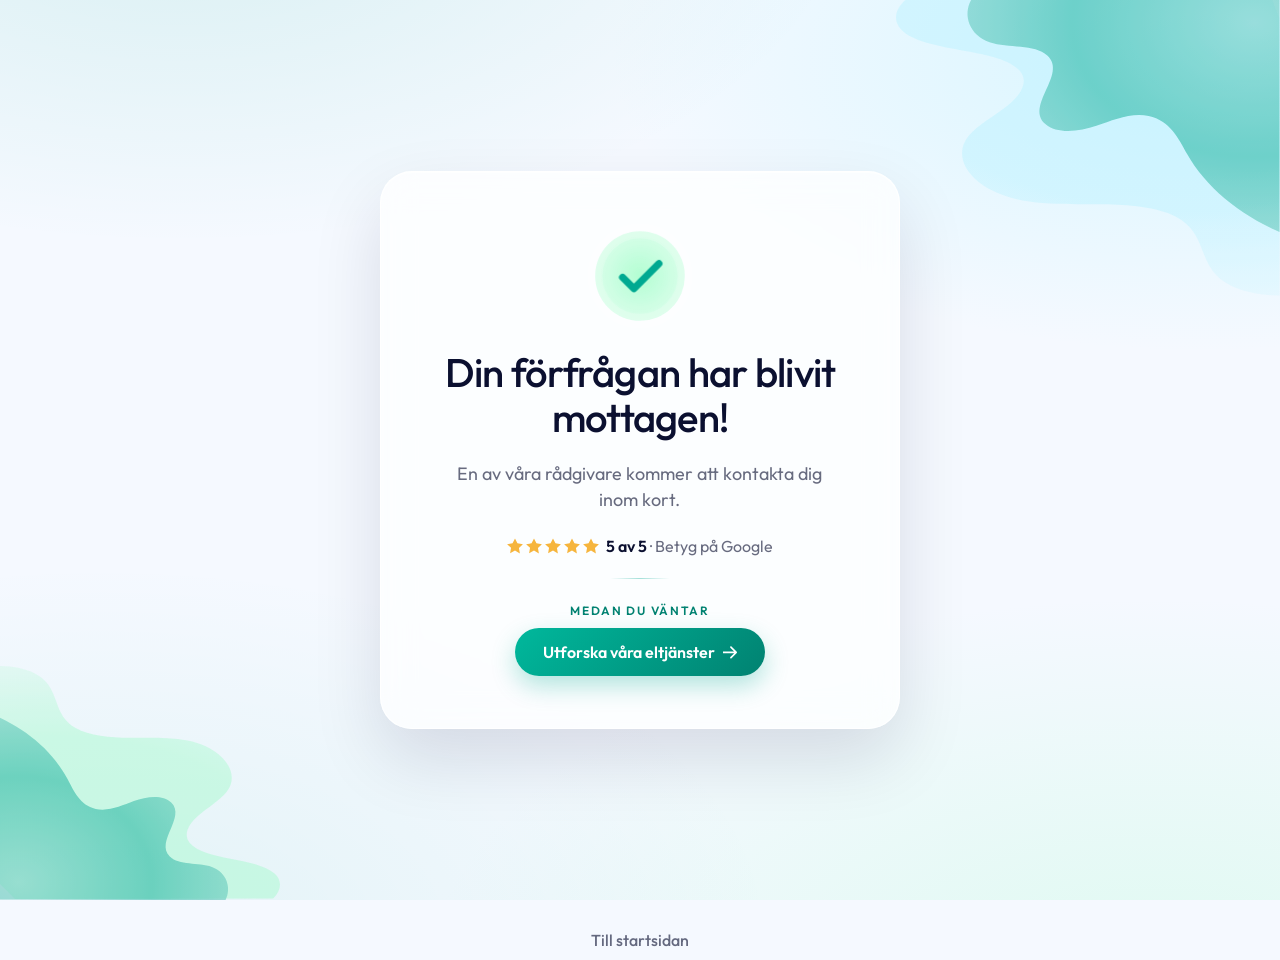
==== commit 5d64c7f5: "v1 FINAL = direction A (Samlat kort), '3 000+' line removed Owner chose A and asked to drop '3 000+ " ====
--- a/v1/index.html
+++ b/v1/index.html
@@ -12,31 +12,26 @@
   <link rel="stylesheet" href="styles.css">
 </head>
 <body>
-  <!-- decorative aurora corner art (recolored to teal/aurora) -->
   <img class="aurora aurora--top" src="assets/aurora-top.svg" alt="" aria-hidden="true">
   <img class="aurora aurora--bottom" src="assets/aurora-bottom.svg" alt="" aria-hidden="true">
 
   <main class="page">
-    <div class="stack">
-
+    <div class="card">
       <div class="intro">
-        <!-- the current Ampy check (pale-mint disc + teal tick), animated: tick draws in -->
         <div class="check" aria-hidden="true">
           <span class="check__halo"></span>
-          <svg class="check__svg" width="120" height="120" viewBox="0 0 174 174" fill="none" xmlns="http://www.w3.org/2000/svg">
+          <svg class="check__svg" width="112" height="112" viewBox="0 0 174 174" fill="none" xmlns="http://www.w3.org/2000/svg">
             <rect class="check__disc" x="12" y="12" width="150" height="150" rx="75" fill="#55FF9A" fill-opacity="0.2" stroke="#ffffff" stroke-opacity="0.18" stroke-width="24"/>
             <path class="check__tick" d="M118.582 66.3379L76.862 108.207L57.8984 89.1754" stroke="#00A991" stroke-width="12" stroke-linecap="round" stroke-linejoin="round"/>
           </svg>
         </div>
-
         <header class="hero">
           <h1 class="hero__title">Din förfrågan har blivit <br>mottagen!</h1>
           <p class="hero__sub">En av våra rådgivare kommer att kontakta dig <br>inom kort.</p>
         </header>
       </div>
 
-      <!-- proof — plain text on the light surface (no container) -->
-      <div class="proof" aria-label="Omdöme och erfarenhet">
+      <div class="proof" aria-label="Omdöme">
         <p class="proof__rating">
           <span class="stars" role="img" aria-label="5 av 5 i betyg på Google">
             <svg viewBox="0 0 24 24" aria-hidden="true"><path d="M12 .587l3.668 7.431 8.2 1.192-5.934 5.784 1.401 8.166L12 18.896l-7.335 3.864 1.401-8.166L.132 9.21l8.2-1.192z"/></svg>
@@ -47,21 +42,19 @@
           </span>
           <span class="proof__ratingtext"><strong>5 av 5</strong> · Betyg på Google</span>
         </p>
-        <p class="proof__count"><strong>3&nbsp;000+</strong> genomförda installationer om året</p>
       </div>
 
-      <!-- while you wait — centred -->
-      <a class="wait" href="https://ampy.se/elservice">
-        <span class="wait__eyebrow">Medan du väntar</span>
-        <span class="wait__line">Se allt vi kan hjälpa dig med hemma</span>
-        <span class="wait__link">Utforska våra eltjänster
-          <svg class="wait__arrow" viewBox="0 0 17 15" aria-hidden="true"><path d="M16.7071 8.07112C17.0976 7.68059 17.0976 7.04743 16.7071 6.65691L10.3431 0.292945C9.95262 -0.0975793 9.31946 -0.0975792 8.92893 0.292945C8.53841 0.683469 8.53841 1.31663 8.92893 1.70716L14.5858 7.36401L8.92893 13.0209C8.53841 13.4114 8.53841 14.0446 8.92893 14.4351C9.31946 14.8256 9.95262 14.8256 10.3431 14.4351L16.7071 8.07112ZM0 7.36401L8.74228e-08 8.36401L16 8.36401L16 7.36401L16 6.36401L-8.74228e-08 6.36401L0 7.36401Z"/></svg>
-        </span>
-      </a>
+      <hr class="divider">
 
-      <a class="ghost" href="https://ampy.se/">Till startsidan</a>
-
+      <div class="cta-wrap">
+        <span class="cta-eyebrow">Medan du väntar</span>
+        <a class="cta" href="https://ampy.se/elservice">Utforska våra eltjänster
+          <svg viewBox="0 0 17 15" aria-hidden="true"><path d="M16.7071 8.07112C17.0976 7.68059 17.0976 7.04743 16.7071 6.65691L10.3431 0.292945C9.95262 -0.0975793 9.31946 -0.0975792 8.92893 0.292945C8.53841 0.683469 8.53841 1.31663 8.92893 1.70716L14.5858 7.36401L8.92893 13.0209C8.53841 13.4114 8.53841 14.0446 8.92893 14.4351C9.31946 14.8256 9.95262 14.8256 10.3431 14.4351L16.7071 8.07112ZM0 7.36401L8.74228e-08 8.36401L16 8.36401L16 7.36401L16 6.36401L-8.74228e-08 6.36401L0 7.36401Z"/></svg>
+        </a>
+      </div>
     </div>
   </main>
+
+  <a class="ghost" href="https://ampy.se/">Till startsidan</a>
 </body>
 </html>
--- a/v1/styles.css
+++ b/v1/styles.css
@@ -1,191 +1,108 @@
 /* =========================================================================
-   Ampy tack-sida — Direction v1 "Ljus & varm" (light aurora)  ·  v3
-   Ladder removed. Original Ampy check restored (pale-mint disc + teal tick),
-   tastefully animated. Full spacing/UX polish for the shorter composition.
-   Palette bound to ../shared/tokens.css.
+   Ampy tack-sida — v1 FINAL (Direction A "Samlat kort")
+   One contained glass card anchors the content; confirmation is the hero,
+   "Medan du väntar" is a proportionate teal button. Tokens from ../shared.
    ========================================================================= */
-
 :root{
   --shadow-primary: rgba(9,11,50,.10);
-  --ink: #0b1030;
-  --ink-soft: rgba(11,16,48,.62);
-  --teal: #00a991;
-  --teal-deep: #018271;
-  --gold: #f6b53d;
-  --ease: cubic-bezier(.16,.84,.44,1);
-  --ease-soft: cubic-bezier(.33,1,.68,1);
+  --ink:#0b1030; --ink-soft:rgba(11,16,48,.62); --ink-faint:rgba(11,16,48,.44);
+  --teal:#00a991; --teal-deep:#018271; --gold:#f6b53d;
+  --ease:cubic-bezier(.16,.84,.44,1); --ease-soft:cubic-bezier(.33,1,.68,1);
 }
-
 *,*::before,*::after{ box-sizing:border-box; }
 html{ font-size:62.5%; }
-
 body{
-  margin:0;
-  min-height:100vh; min-height:100dvh;
-  font-family:"Outfit", system-ui, -apple-system, "Segoe UI", sans-serif;
+  margin:0; min-height:100vh; min-height:100dvh;
+  font-family:"Outfit",system-ui,-apple-system,"Segoe UI",sans-serif;
   color:var(--ink);
   background:
-    radial-gradient(115% 85% at 14% -12%, rgba(0,169,145,.13) 0%, rgba(0,169,145,0) 46%),
-    radial-gradient(105% 75% at 94% 6%,  rgba(182,242,255,.5) 0%, rgba(182,242,255,0) 44%),
-    radial-gradient(120% 95% at 90% 112%, rgba(160,251,201,.3) 0%, rgba(160,251,201,0) 48%),
-    radial-gradient(115% 90% at 8% 104%, rgba(0,169,145,.09) 0%, rgba(0,169,145,0) 46%),
+    radial-gradient(115% 85% at 14% -12%, rgba(0,169,145,.12) 0%, rgba(0,169,145,0) 46%),
+    radial-gradient(105% 75% at 94% 6%,  rgba(182,242,255,.48) 0%, rgba(182,242,255,0) 44%),
+    radial-gradient(120% 95% at 90% 112%, rgba(160,251,201,.28) 0%, rgba(160,251,201,0) 48%),
+    radial-gradient(115% 90% at 8% 104%, rgba(0,169,145,.08) 0%, rgba(0,169,145,0) 46%),
     var(--apsky-mist);
   background-attachment:fixed;
-  -webkit-font-smoothing:antialiased;
-  text-rendering:optimizeLegibility;
+  -webkit-font-smoothing:antialiased; text-rendering:optimizeLegibility;
 }
+.aurora{ position:fixed; z-index:0; pointer-events:none; user-select:none; opacity:.8; }
+.aurora--top{ top:0; right:0; width:clamp(20rem,30vw,40rem); height:auto; }
+.aurora--bottom{ bottom:0; left:0; width:clamp(15rem,22vw,28rem); height:auto; }
 
-/* ---- decorative aurora corner art -------------------------------------- */
-.aurora{ position:fixed; z-index:0; pointer-events:none; user-select:none; opacity:.82; }
-.aurora--top{ top:0; right:0; width:clamp(22rem, 32vw, 42rem); height:auto; }
-.aurora--bottom{ bottom:0; left:0; width:clamp(16rem, 24vw, 30rem); height:auto; }
+.page{ position:relative; z-index:1; min-height:100vh; min-height:100dvh;
+  display:flex; align-items:center; justify-content:center; padding:clamp(2.4rem,4vw,4.8rem) var(--apspace-m); }
 
-/* ---- layout ------------------------------------------------------------- */
-.page{
-  position:relative; z-index:1;
-  min-height:100vh; min-height:100dvh;
-  display:flex; align-items:center; justify-content:center;
-  padding:clamp(4rem,6vw,7.2rem) var(--apspace-l);
+/* one contained card = the anchor */
+.card{
+  position:relative; z-index:1; width:100%; max-width:52rem;
+  display:flex; flex-direction:column; align-items:center; text-align:center;
+  gap:clamp(1.8rem,2.4vw,2.4rem);
+  background:rgba(255,255,255,.72);
+  border:1px solid rgba(255,255,255,.9);
+  border-radius:var(--apradius-xl);
+  box-shadow:0 3rem 7rem rgba(9,11,50,.12), inset 0 1px 0 rgba(255,255,255,.6);
+  backdrop-filter:blur(16px) saturate(1.1); -webkit-backdrop-filter:blur(16px) saturate(1.1);
+  padding:clamp(3.2rem,4.5vw,5.2rem) clamp(2.8rem,4vw,5.6rem);
 }
-.stack{
-  width:100%;
-  max-width:48rem;
-  display:flex; flex-direction:column; align-items:center;
-  text-align:center;
-  gap:clamp(2.8rem,3.6vw,3.6rem);
-}
+.intro{ display:flex; flex-direction:column; align-items:center; gap:clamp(1.6rem,2.2vw,2.2rem); }
 
-.logo{ width:auto; height:clamp(2.8rem,3.4vw,3.4rem); }
-
-/* confirmation group — logo/check/heading read as one calm unit ---------- */
-.intro{
-  display:flex; flex-direction:column; align-items:center;
-  gap:clamp(1.8rem,2.6vw,2.6rem);
-}
-
-/* ---- the current Ampy check, animated ---------------------------------- */
-.check{
-  position:relative;
-  width:clamp(9.6rem,12vw,11.6rem);
-  height:clamp(9.6rem,12vw,11.6rem);
-  display:grid; place-items:center;
-}
+/* the living pale-mint check */
+.check{ position:relative; width:clamp(8.8rem,11vw,10.4rem); height:clamp(8.8rem,11vw,10.4rem); display:grid; place-items:center; }
 .check__svg{ position:relative; z-index:2; width:100%; height:100%; overflow:visible; }
-/* soft mint breathing halo behind the disc — subtle life, not a light show */
-.check__halo{
-  position:absolute; inset:6%; z-index:1; border-radius:50%;
-  background:radial-gradient(circle, rgba(85,255,154,.30) 0%, rgba(85,255,154,0) 72%);
-  animation:halo 4s var(--ease-soft) infinite;
-}
+.check__halo{ position:absolute; inset:6%; z-index:1; border-radius:50%;
+  background:radial-gradient(circle, rgba(85,255,154,.30) 0%, rgba(85,255,154,0) 72%); animation:halo 4s var(--ease-soft) infinite; }
 .check__disc{ transform-origin:center; animation:disc-in 640ms var(--ease) both; }
-.check__tick{
-  stroke-dasharray:120; stroke-dashoffset:120;
-  animation:tick 560ms var(--ease) 300ms both;
-}
+.check__tick{ stroke-dasharray:120; stroke-dashoffset:120; animation:tick 560ms var(--ease) 300ms both; }
 @keyframes disc-in{ 0%{ transform:scale(.62); opacity:0; } 62%{ transform:scale(1.05); } 100%{ transform:scale(1); opacity:1; } }
 @keyframes tick{ to{ stroke-dashoffset:0; } }
-@keyframes halo{ 0%{ transform:scale(.8); opacity:0; } 34%{ opacity:.85; } 100%{ transform:scale(1.4); opacity:0; } }
+@keyframes halo{ 0%{ transform:scale(.8); opacity:0; } 34%{ opacity:.8; } 100%{ transform:scale(1.4); opacity:0; } }
 
-/* ---- hero --------------------------------------------------------------- */
-.hero{ display:flex; flex-direction:column; gap:var(--apspace-s); width:100%; }
-.hero__title{
-  margin:0;
-  font-size:var(--aptext-2-5xl);       /* smaller than before, per owner */
-  line-height:1.14;
-  font-weight:500;                     /* less bold, per owner */
-  letter-spacing:-.018em;
-  color:var(--ink);
-  white-space:nowrap;                  /* honour the manual <br>; never re-wrap line 1 */
-}
-.hero__sub{
-  margin:0 auto;
-  max-width:none;
-  font-size:var(--aptext-m);
-  line-height:1.5;
-  font-weight:400;
-  color:var(--ink-soft);
-  white-space:nowrap;                  /* honour the manual <br> */
-}
+/* hero */
+.hero{ display:flex; flex-direction:column; gap:var(--apspace-s); }
+.hero__title{ margin:0; font-size:var(--aptext-2-5xl); line-height:1.14; font-weight:500; letter-spacing:-.018em; color:var(--ink); white-space:nowrap; }
+.hero__sub{ margin:0; font-size:var(--aptext-m); line-height:1.5; font-weight:400; color:var(--ink-soft); white-space:nowrap; }
 
-/* ---- proof — plain text on the light surface (no container) ------------- */
-.proof{
-  width:100%;
-  display:flex; flex-direction:column; align-items:center;
-  gap:.5rem;
-}
-.proof__rating{
-  margin:0;
-  display:flex; align-items:center; justify-content:center;
-  flex-wrap:wrap; gap:.3rem .7rem;
-}
+/* proof line (plain text, rating only) */
+.proof{ display:flex; flex-direction:column; align-items:center; gap:.5rem; }
+.proof__rating{ margin:0; display:flex; align-items:center; justify-content:center; flex-wrap:wrap; gap:.3rem .7rem; }
 .stars{ display:inline-flex; gap:.3rem; }
 .stars svg{ width:1.6rem; height:1.6rem; fill:var(--gold); }
 .proof__ratingtext{ font-size:var(--aptext-sm); font-weight:400; color:var(--ink-soft); line-height:1; }
 .proof__ratingtext strong{ font-weight:600; color:var(--ink); }
-.proof__count{
-  margin:0;
-  font-size:var(--aptext-sm); font-weight:400; color:var(--ink-soft); line-height:1.3;
-  text-wrap:balance;
-}
-.proof__count strong{ font-weight:600; color:var(--ink); }
 
-/* ---- while you wait — centred ------------------------------------------ */
-.wait{
-  width:100%;
-  display:flex; flex-direction:column; align-items:center;
-  gap:.5rem;
-  text-decoration:none; text-align:center;
-  padding:clamp(2.2rem,3.2vw,2.8rem) var(--apspace-l);
-  border-radius:var(--apradius-l);
-  color:#fff;
-  background:linear-gradient(135deg, #00b89c 0%, #018271 66%, #0b1030 175%);
-  box-shadow:0 1.6rem 3.6rem rgba(0,169,145,.28);
+.divider{ width:6rem; height:1px; background:linear-gradient(90deg, transparent, rgba(0,169,145,.35), transparent); border:0; margin:0; }
+
+/* proportionate primary action — not a giant block */
+.cta-wrap{ display:flex; flex-direction:column; align-items:center; gap:1rem; }
+.cta-eyebrow{ font-size:var(--aptext-xs); font-weight:600; text-transform:uppercase; letter-spacing:.14em; color:var(--teal-deep); }
+.cta{
+  display:inline-flex; align-items:center; gap:.8rem; text-decoration:none;
+  padding:1.4rem 2.8rem; border-radius:var(--apradius-full);
+  font-size:var(--aptext-sm); font-weight:600; color:#fff;
+  background:linear-gradient(135deg,#00b89c,#018271);
+  box-shadow:0 1rem 2.4rem rgba(0,169,145,.3);
   transition:transform .2s var(--ease), box-shadow .2s var(--ease);
 }
-.wait:hover{ transform:translateY(-2px); box-shadow:0 2.2rem 4.6rem rgba(0,169,145,.36); }
-.wait__eyebrow{
-  font-size:var(--aptext-xs); font-weight:600;
-  text-transform:uppercase; letter-spacing:.15em; color:rgba(255,255,255,.78);
-}
-.wait__line{ font-size:var(--aptext-ml); font-weight:600; line-height:1.25; color:#fff; }
-.wait__link{
-  display:inline-flex; align-items:center; gap:.7rem;
-  margin-top:.5rem;
-  font-size:var(--aptext-sm); font-weight:500; color:var(--apaqua-frost);
-}
-.wait__arrow{ width:1.5rem; height:1.4rem; fill:currentColor; transition:transform .2s var(--ease); }
-.wait:hover .wait__arrow{ transform:translateX(4px); }
+.cta:hover{ transform:translateY(-2px); box-shadow:0 1.6rem 3rem rgba(0,169,145,.38); }
+.cta svg{ width:1.4rem; height:1.3rem; fill:currentColor; transition:transform .2s var(--ease); }
+.cta:hover svg{ transform:translateX(3px); }
 
-/* ---- ghost back-to-home ------------------------------------------------- */
-.ghost{
-  font-size:var(--aptext-sm); font-weight:500; color:var(--ink-soft);
-  text-decoration:none;
-  padding:var(--apspace-2xs) var(--apspace-s);
-  border-radius:var(--apradius-full);
-  transition:color .18s ease, background .18s ease;
-}
+/* ghost, below the card */
+.ghost{ position:relative; z-index:1; display:block; text-align:center; margin-top:2rem;
+  font-size:var(--aptext-sm); font-weight:500; color:var(--ink-soft); text-decoration:none;
+  padding:var(--apspace-2xs) var(--apspace-s); border-radius:var(--apradius-full); transition:color .18s ease, background .18s ease; }
 .ghost:hover{ color:var(--teal-deep); background:rgba(0,169,145,.08); }
 
-/* ---- focus-visible ------------------------------------------------------ */
 a:focus-visible{ outline:3px solid var(--teal); outline-offset:3px; border-radius:var(--apradius-m); }
 
-/* ---- mobile ------------------------------------------------------------- */
 @media (max-width:520px){
-  .page{ padding:clamp(3.6rem,9vw,5.2rem) var(--apspace-m); }
-  .stack{ max-width:40rem; gap:2.8rem; }
-  /* mobile: wrap naturally. <br> hidden (space before it is preserved, so no word-join). */
+  .card{ padding:3.6rem 2.4rem; gap:2rem; border-radius:var(--apradius-l); }
   .hero__title{ font-size:var(--aptext-xl); white-space:normal; text-wrap:balance; }
   .hero__sub{ font-size:var(--aptext-m); white-space:normal; text-wrap:balance; }
   .hero__title br, .hero__sub br{ display:none; }
-  .aurora--top{ width:50vw; opacity:.78; }
-  .aurora--bottom{ width:42vw; opacity:.72; }
-  .proof__count{ font-size:var(--aptext-m); }
 }
 
-/* ---- reduced motion ----------------------------------------------------- */
 @media (prefers-reduced-motion: reduce){
   .check__disc,.check__tick,.check__halo{ animation:none !important; }
-  .check__tick{ stroke-dashoffset:0; }
-  .check__halo{ opacity:.5; transform:scale(1.1); }
-  .wait,.wait__arrow,.ghost{ transition:none; }
+  .check__tick{ stroke-dashoffset:0; } .check__halo{ opacity:.5; transform:scale(1.1); }
+  .cta,.cta svg,.ghost{ transition:none; }
 }
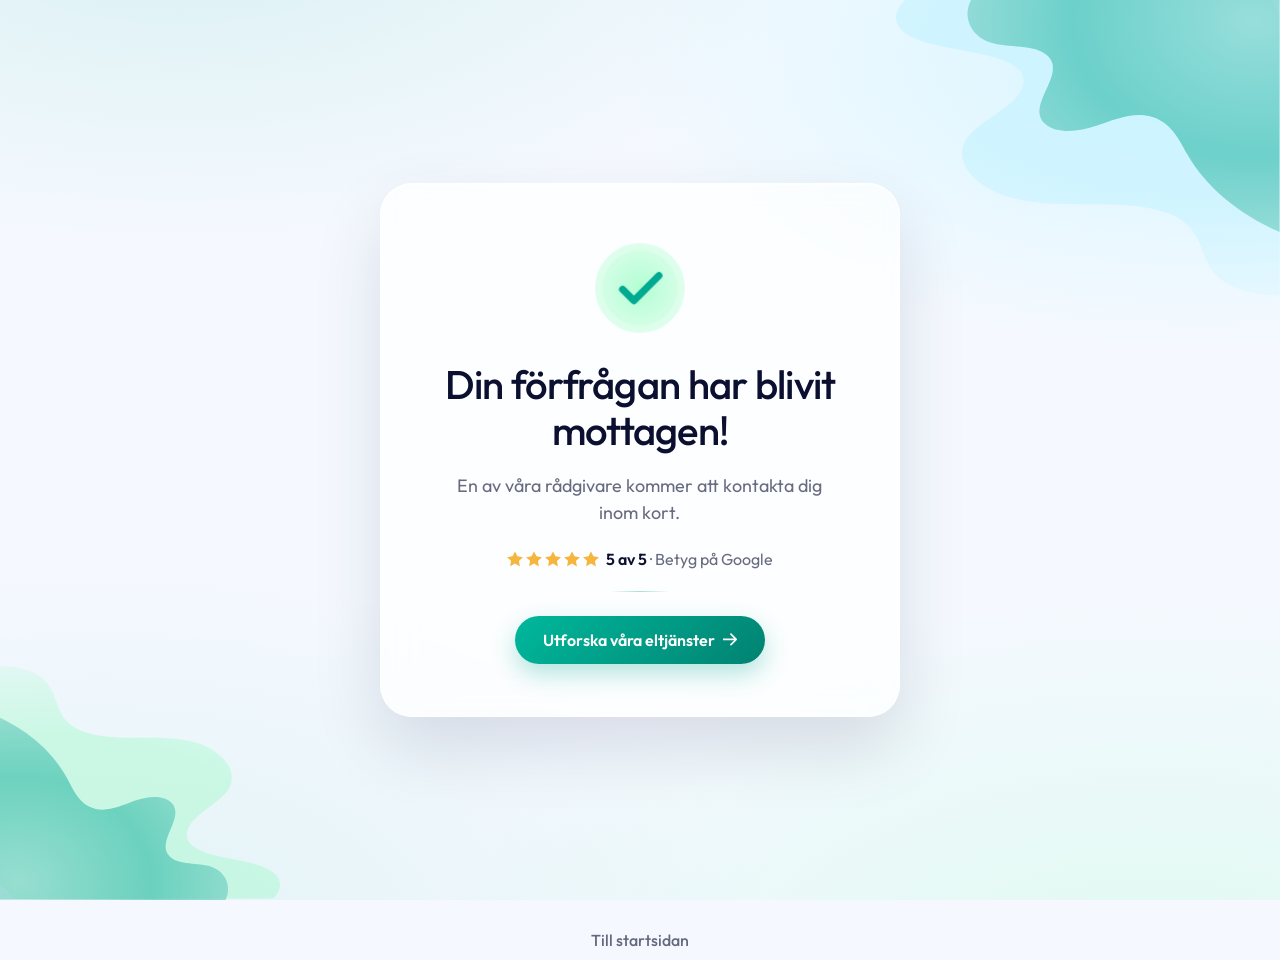
==== commit 2798635f: "v1 FINAL: remove 'Medan du väntar' eyebrow, keep lone CTA Owner keeps v1 (not the refined variant) a" ====
--- a/v1/index.html
+++ b/v1/index.html
@@ -47,7 +47,6 @@
       <hr class="divider">
 
       <div class="cta-wrap">
-        <span class="cta-eyebrow">Medan du väntar</span>
         <a class="cta" href="https://ampy.se/elservice">Utforska våra eltjänster
           <svg viewBox="0 0 17 15" aria-hidden="true"><path d="M16.7071 8.07112C17.0976 7.68059 17.0976 7.04743 16.7071 6.65691L10.3431 0.292945C9.95262 -0.0975793 9.31946 -0.0975792 8.92893 0.292945C8.53841 0.683469 8.53841 1.31663 8.92893 1.70716L14.5858 7.36401L8.92893 13.0209C8.53841 13.4114 8.53841 14.0446 8.92893 14.4351C9.31946 14.8256 9.95262 14.8256 10.3431 14.4351L16.7071 8.07112ZM0 7.36401L8.74228e-08 8.36401L16 8.36401L16 7.36401L16 6.36401L-8.74228e-08 6.36401L0 7.36401Z"/></svg>
         </a>
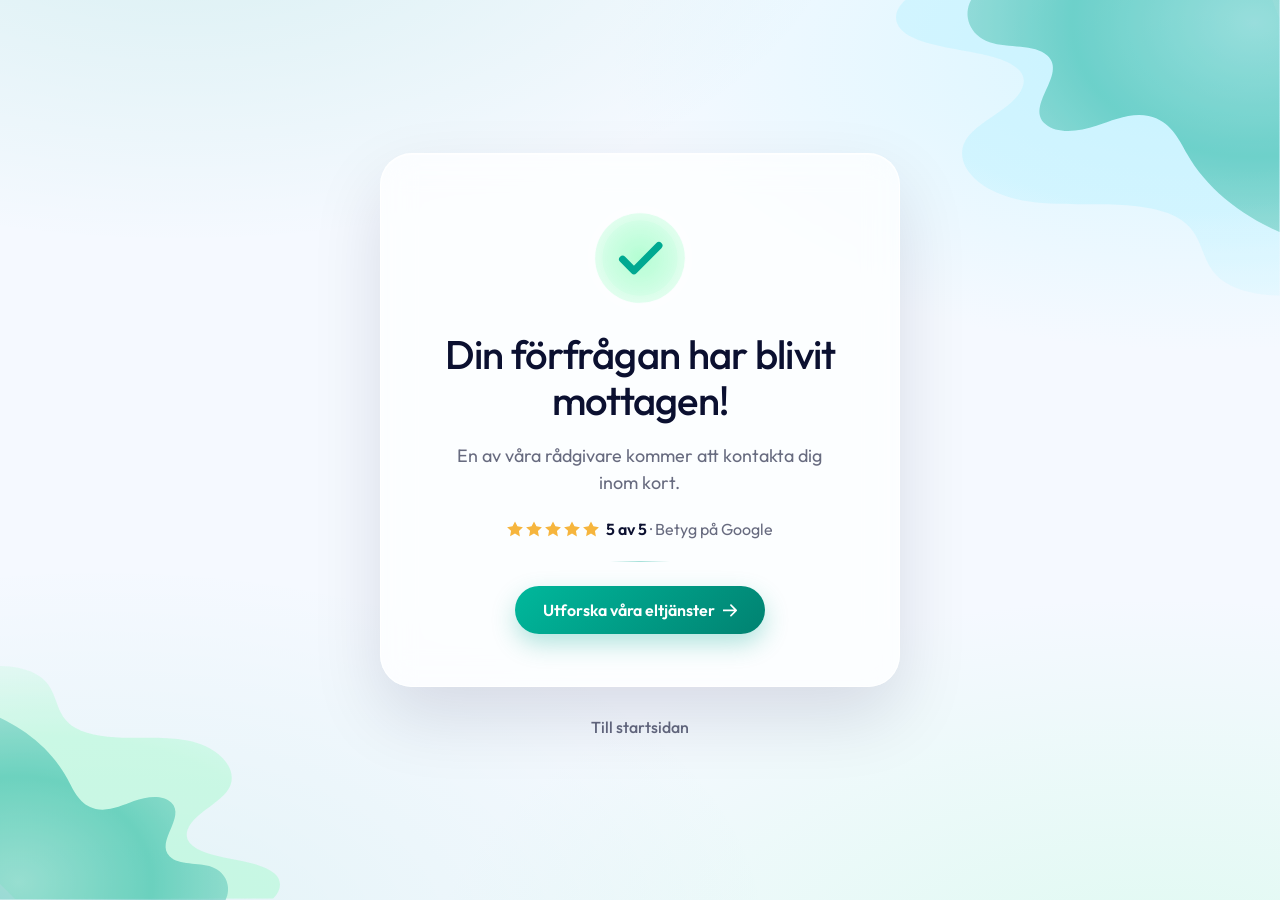
==== commit a385b99d: "handoff: production deliverable for Chris + v1 ghost-visibility fix - Fix latent bug: 'Till startsid" ====
--- a/v1/index.html
+++ b/v1/index.html
@@ -52,8 +52,8 @@
         </a>
       </div>
     </div>
+
+    <a class="ghost" href="https://ampy.se/">Till startsidan</a>
   </main>
-
-  <a class="ghost" href="https://ampy.se/">Till startsidan</a>
 </body>
 </html>
--- a/v1/styles.css
+++ b/v1/styles.css
@@ -29,7 +29,8 @@
 .aurora--bottom{ bottom:0; left:0; width:clamp(15rem,22vw,28rem); height:auto; }
 
 .page{ position:relative; z-index:1; min-height:100vh; min-height:100dvh;
-  display:flex; align-items:center; justify-content:center; padding:clamp(2.4rem,4vw,4.8rem) var(--apspace-m); }
+  display:flex; flex-direction:column; align-items:center; justify-content:center; gap:clamp(1.6rem,2vw,2rem);
+  padding:clamp(2.4rem,4vw,4.8rem) var(--apspace-m); }
 
 /* one contained card = the anchor */
 .card{
@@ -86,9 +87,8 @@
 .cta svg{ width:1.4rem; height:1.3rem; fill:currentColor; transition:transform .2s var(--ease); }
 .cta:hover svg{ transform:translateX(3px); }
 
-/* ghost, below the card */
-.ghost{ position:relative; z-index:1; display:block; text-align:center; margin-top:2rem;
-  font-size:var(--aptext-sm); font-weight:500; color:var(--ink-soft); text-decoration:none;
+/* ghost, below the card (part of the centred group so it stays in view) */
+.ghost{ font-size:var(--aptext-sm); font-weight:500; color:var(--ink-soft); text-decoration:none;
   padding:var(--apspace-2xs) var(--apspace-s); border-radius:var(--apradius-full); transition:color .18s ease, background .18s ease; }
 .ghost:hover{ color:var(--teal-deep); background:rgba(0,169,145,.08); }
 
